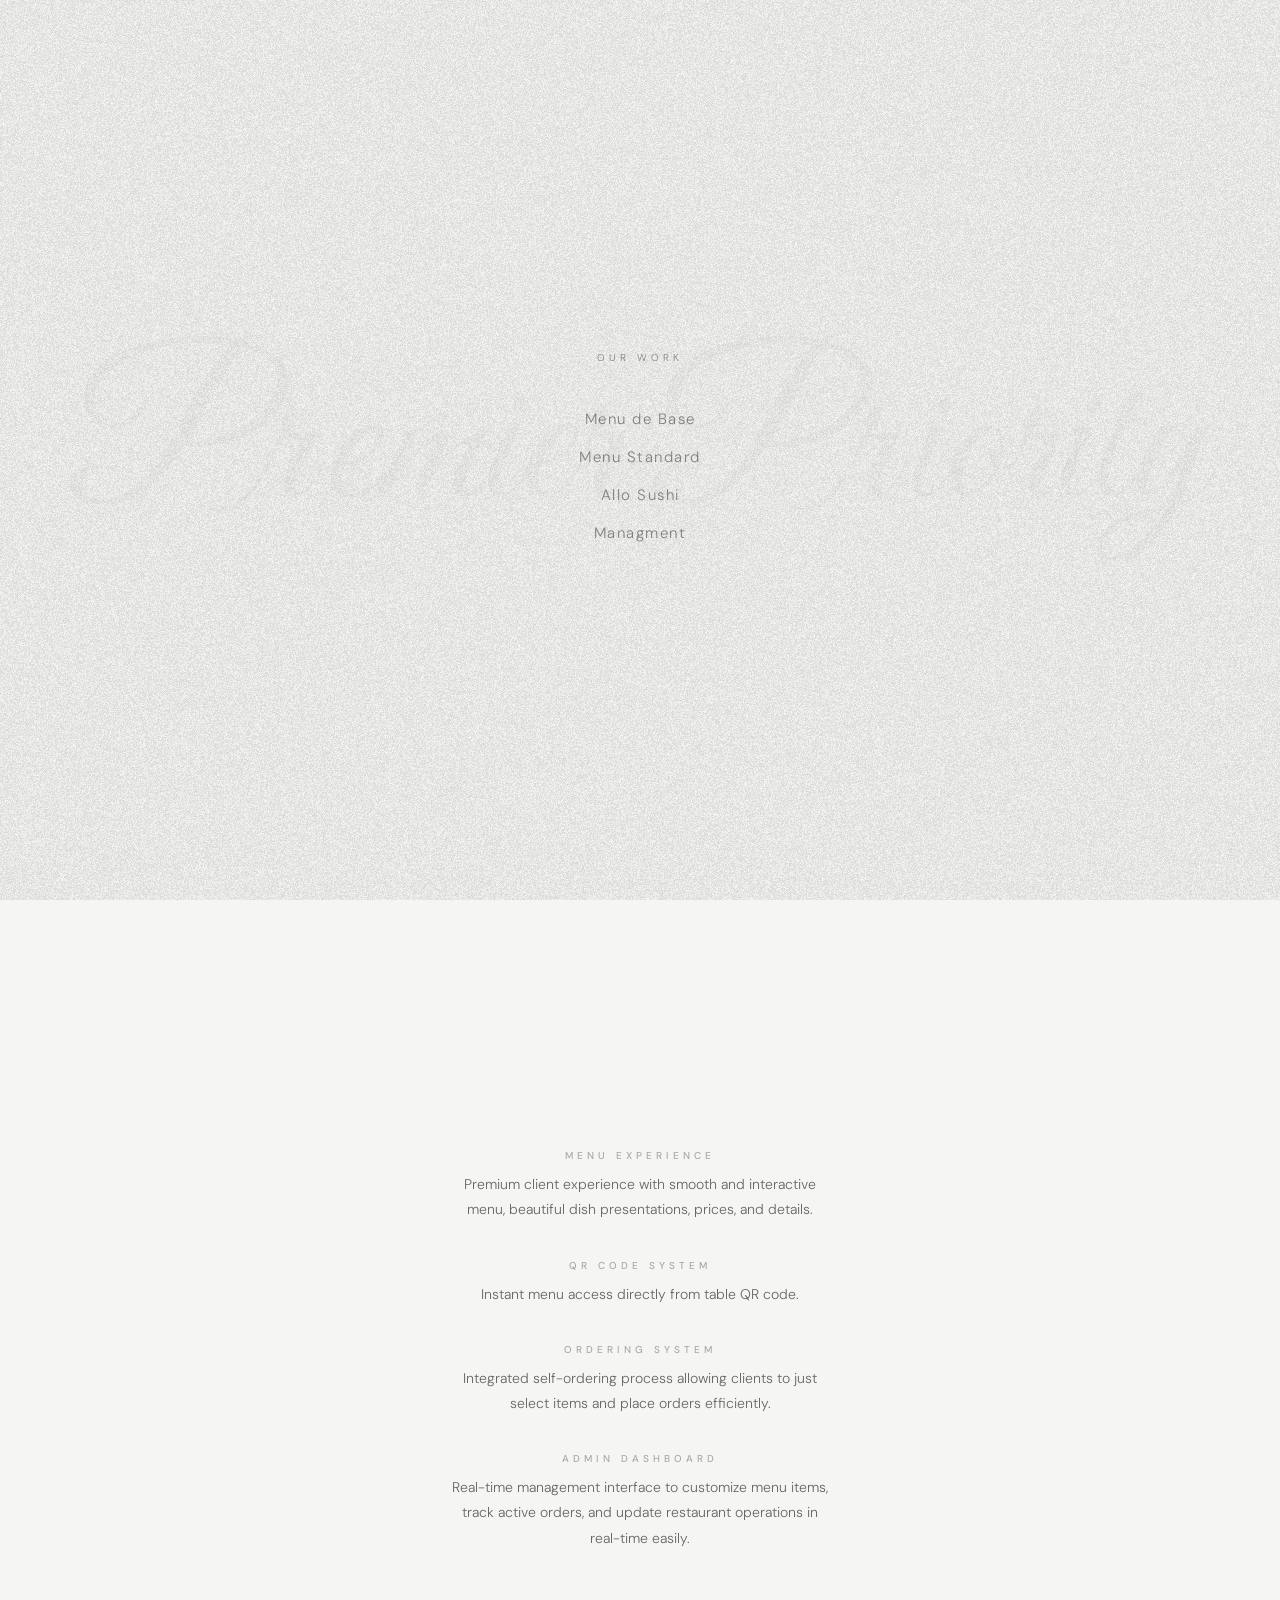
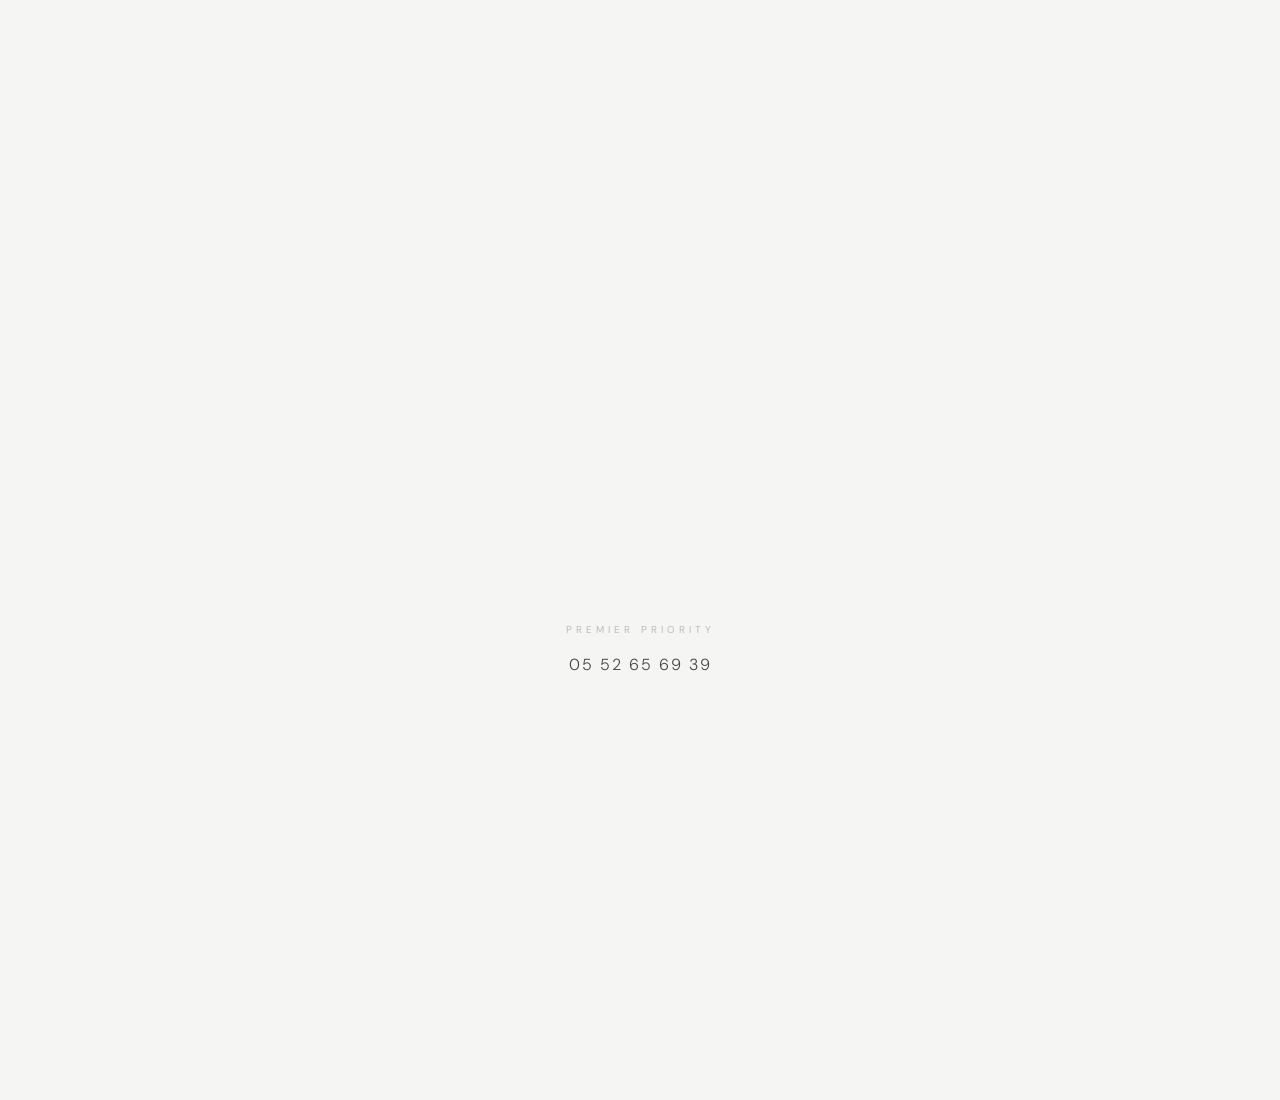
==== index.html @ 535238c2 "Add files via upload" ====
<!DOCTYPE html>
<html lang="fr" dir="ltr">

<head>
    <meta charset="UTF-8">
    <meta name="viewport" content="width=device-width, initial-scale=1.0">
    <link rel="preconnect" href="https://fonts.googleapis.com">
    <link rel="preconnect" href="https://fonts.gstatic.com" crossorigin>
    <link href="https://fonts.googleapis.com/css2?family=Great+Vibes&family=DM+Sans:wght@300;400;500&display=swap"
        rel="stylesheet">
    <title>Menus</title>
    <link rel="stylesheet" href="main-style.css">
</head>

<body>

    <!-- noise canvas overlay -->
    <canvas id="noiseCanvas"></canvas>

    <div class="menus-preview">
        <p id="ourWork">Our Work</p>
        <a href="./Cookies.html">Menu de Base</a>
        <a href="./pizza.html">Menu Standard</a>
        <a href="./allo.html">Allo Sushi</a>
        <a href="./manage.html">Managment</a>
    </div>

    <div class="menus section">
        <div class="main-type">
            <div class="animatedMenuDesc">
                <h1 data-i18n="animatedMenuTitle">Menu Experience</h1>
                <p data-i18n="animatedMenuDesc">
                    Premium client experience with smooth and interactive menu, beautiful dish
                    presentations, prices, and details.
                </p>
            </div>
            <div class="qrCodeDesc">
                <h1 data-i18n="qrCodeTitle">QR Code System</h1>
                <p data-i18n="qrCodeDesc">Instant menu access directly from table QR code.</p>
            </div>
            <div class="orderingDesc">
                <h1 data-i18n="orderingTitle">Ordering System</h1>
                <p data-i18n="orderingDesc">Integrated self-ordering process allowing clients to just select items and
                    place orders efficiently.</p>
            </div>
            <div class="dashboardDesc">
                <h1 data-i18n="dashboardTitle">Admin Dashboard</h1>
                <p data-i18n="dashboardDesc">Real-time management interface to customize menu items, track active
                    orders, and update restaurant operations in real-time easily.</p>
            </div>
        </div>
    </div>

    <div class="contact">
        <p data-i18n="theMenu">Premier Priority</p>
        <p>05 52 65 69 39</p>
    </div>

    <script>
        // ── Noise canvas ──
        const canvas = document.getElementById('noiseCanvas');
        const ctx = canvas.getContext('2d');
        let W, H;

        function resize() {
            W = canvas.width = window.innerWidth;
            H = canvas.height = window.innerHeight;
        }
        window.addEventListener('resize', resize);
        resize();

        function drawNoise() {
            const img = ctx.createImageData(W, H);
            const d = img.data;
            for (let i = 0; i < d.length; i += 4) {
                const v = Math.random() * 255 | 0;
                d[i] = d[i + 1] = d[i + 2] = v;
                d[i + 3] = 30; // very faint
            }
            ctx.putImageData(img, 0, 0);
            requestAnimationFrame(drawNoise);
        }
        drawNoise();
    </script>

</body>

</html>
---- main-style.css ----
/* ── Reset ── */
*,
*::before,
*::after {
    box-sizing: border-box;
    -webkit-tap-highlight-color: transparent;

}

*:focus {
    outline: none;
}

html {
    scroll-snap-type: y mandatory;
    scroll-behavior: smooth;
}

body {
    margin: 0;
    padding: 0;
    background: #f5f5f3;
    color: #1a1a1a;
    font-family: 'DM Sans', sans-serif;
}

/* ── Noise overlay ── */
#noiseCanvas {
    position: fixed;
    top: 0;
    left: 0;
    width: 100vw;
    height: 100vh;
    pointer-events: none;
    z-index: 100;
    mix-blend-mode: multiply;
}

/* ── Scroll sections ── */
.menus-preview,
.menus,
.contact {
    scroll-snap-align: start;
}

/* ════════════════════════════
   SECTION 1 — Links
════════════════════════════ */
.menus-preview {
    position: relative;
    display: flex;
    flex-direction: column;
    justify-content: center;
    align-items: center;
    height: 100vh;
    gap: 2px;
    overflow: hidden;
}

/* Giant brand title as background */
.menus-preview::before {
    content: 'Premier Priority';
    position: absolute;
    font-family: 'Great Vibes', cursive;
    font-size: clamp(60px, 16vw, 200px);
    color: rgba(0, 0, 0, 0.02);
    white-space: nowrap;
    width: 100%;
    text-align: center;
    top: 50%;
    left: 50%;
    transform: translate(-50%, -50%);
    pointer-events: none;
    user-select: none;
}

#ourWork {
    font-size: 10px;
    font-weight: 400;
    letter-spacing: 4px;
    text-transform: uppercase;
    color: #999;
    margin: 0 0 32px 0;
}

a {
    font-family: 'DM Sans', sans-serif;
    font-size: 15px;
    font-weight: 300;
    text-decoration: none;
    color: #888;
    letter-spacing: 1.5px;
    line-height: 2.4;
    transition: color 0.2s;
}

a:hover {
    color: #111;
}

/* ════════════════════════════
   SECTION 2 — Features
════════════════════════════ */
.menus {
    position: relative;
    height: 100vh;
    width: 100%;
    display: flex;
    flex-direction: column;
    justify-content: center;
    align-items: center;
    overflow: hidden;
}


.main-type {
    display: flex;
    flex-direction: column;
    align-items: center;
    gap: 36px;
    width: 100%;
    max-width: 520px;
    padding: 0 24px;
    position: relative;
    z-index: 1;
}

.main-type div {
    display: flex;
    flex-direction: column;
    align-items: center;
}

h1,
h2 {
    font-family: 'DM Sans', sans-serif;
    font-size: 10px;
    font-weight: 500;
    letter-spacing: 4px;
    text-transform: uppercase;
    color: #aaa;
    margin: 0 0 10px 0;
}

p {
    font-family: 'DM Sans', sans-serif;
    font-size: 14px;
    font-weight: 300;
    color: #666;
    text-align: center;
    line-height: 1.8;
    margin: 0;
    max-width: 380px;
}

/* ════════════════════════════
   SECTION 3 — Contact
════════════════════════════ */
.contact {
    position: relative;
    display: flex;
    flex-direction: column;
    justify-content: center;
    align-items: center;
    height: 100vh;
    gap: 12px;
    overflow: hidden;
}

.contact p {
    font-family: 'DM Sans', sans-serif;
    color: #333;
    text-align: center;
    margin: 0;
}

.contact p:first-child {
    font-size: 10px;
    font-weight: 400;
    letter-spacing: 4px;
    text-transform: uppercase;
    color: #bbb;
}

.contact p:last-child {
    font-size: 16px;
    font-weight: 300;
    letter-spacing: 2px;
    color: #444;
}

/* ── Responsive ── */
@media (max-width: 768px) {
    a {
        font-size: 14px;
    }

    .main-type {
        gap: 28px;
    }

    p {
        font-size: 13px;
    }

    .contact p:last-child {
        font-size: 20px;
    }
}
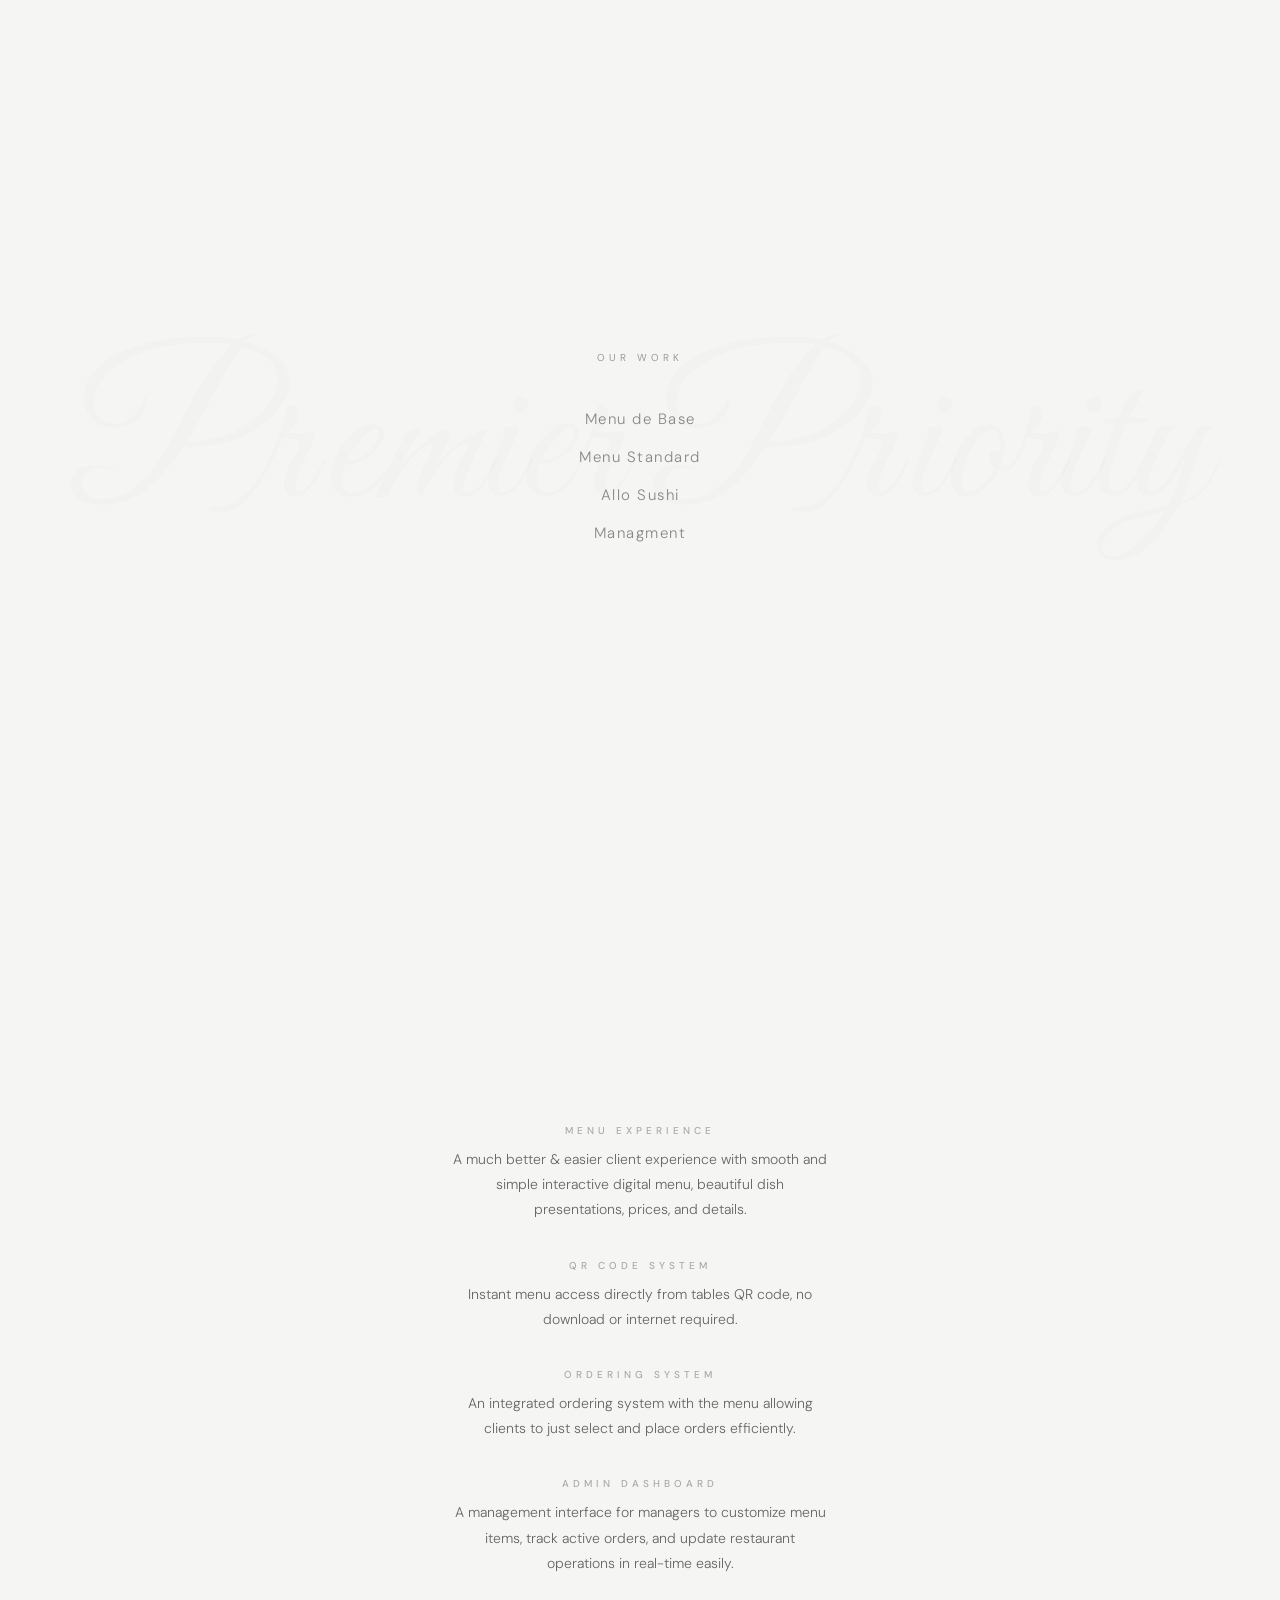
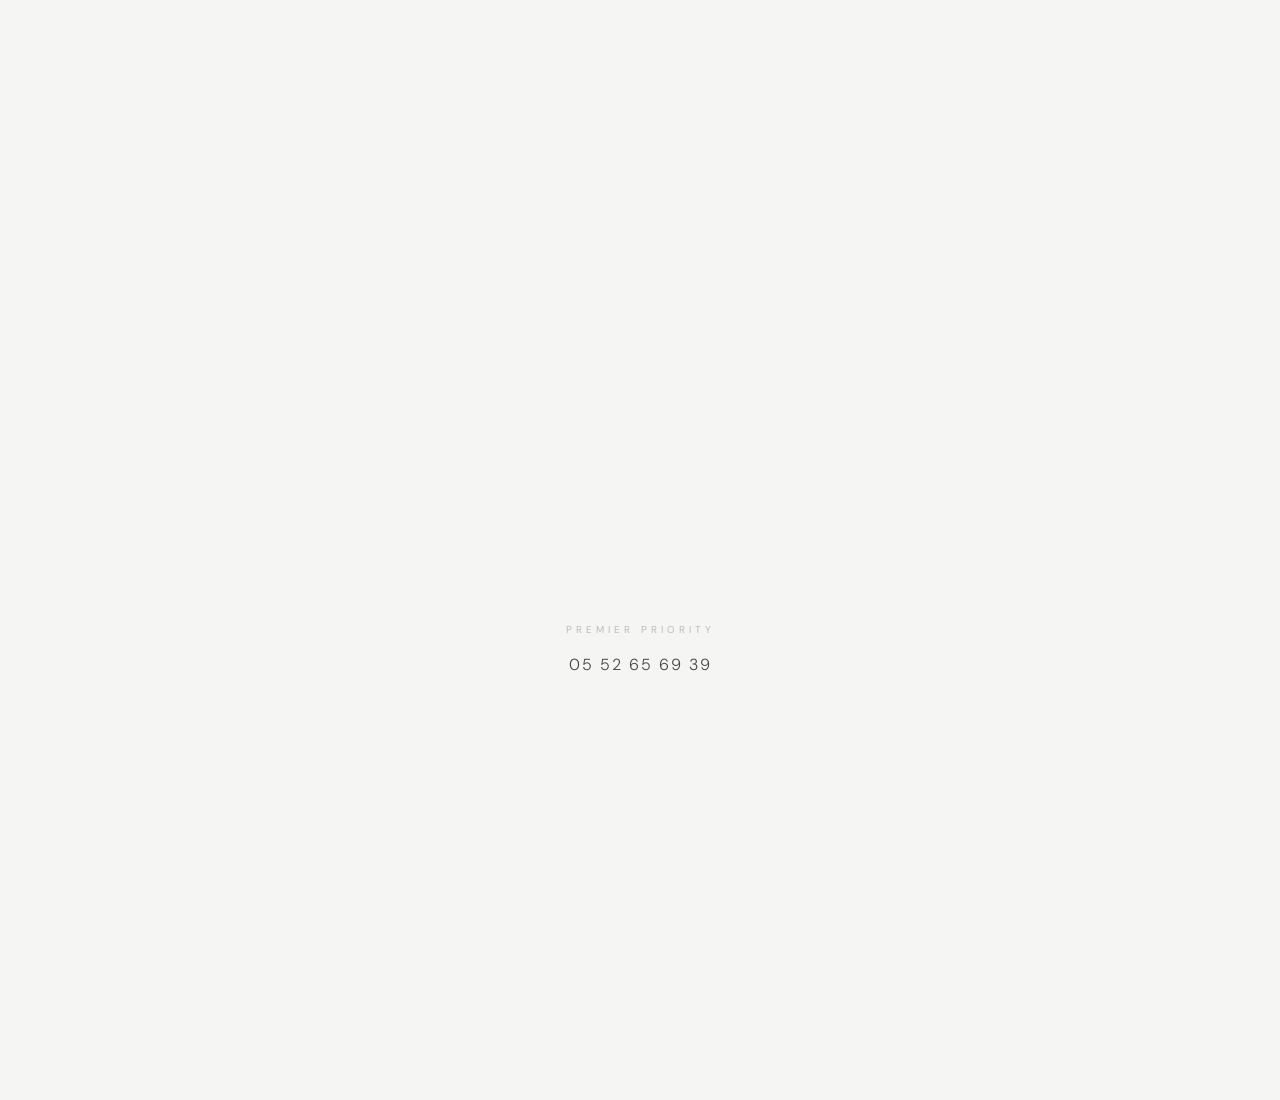
==== commit b8b073dd: "Add files via upload" ====
--- a/index.html
+++ b/index.html
@@ -14,9 +14,6 @@
 
 <body>
 
-    <!-- noise canvas overlay -->
-    <canvas id="noiseCanvas"></canvas>
-
     <div class="menus-preview">
         <p id="ourWork">Our Work</p>
         <a href="./Cookies.html">Menu de Base</a>
@@ -30,22 +27,25 @@
             <div class="animatedMenuDesc">
                 <h1 data-i18n="animatedMenuTitle">Menu Experience</h1>
                 <p data-i18n="animatedMenuDesc">
-                    Premium client experience with smooth and interactive menu, beautiful dish
+                    A much better & easier client experience with smooth and simple interactive digital menu, beautiful
+                    dish
                     presentations, prices, and details.
                 </p>
             </div>
             <div class="qrCodeDesc">
                 <h1 data-i18n="qrCodeTitle">QR Code System</h1>
-                <p data-i18n="qrCodeDesc">Instant menu access directly from table QR code.</p>
+                <p data-i18n="qrCodeDesc">Instant menu access directly from tables QR code, no download or internet
+                    required.</p>
             </div>
             <div class="orderingDesc">
                 <h1 data-i18n="orderingTitle">Ordering System</h1>
-                <p data-i18n="orderingDesc">Integrated self-ordering process allowing clients to just select items and
-                    place orders efficiently.</p>
+                <p data-i18n="orderingDesc">An integrated ordering system with the menu allowing clients to just select and
+                    place
+                    orders efficiently.</p>
             </div>
             <div class="dashboardDesc">
                 <h1 data-i18n="dashboardTitle">Admin Dashboard</h1>
-                <p data-i18n="dashboardDesc">Real-time management interface to customize menu items, track active
+                <p data-i18n="dashboardDesc">A management interface for managers to customize menu items, track active
                     orders, and update restaurant operations in real-time easily.</p>
             </div>
         </div>
@@ -55,34 +55,6 @@
         <p data-i18n="theMenu">Premier Priority</p>
         <p>05 52 65 69 39</p>
     </div>
-
-    <script>
-        // ── Noise canvas ──
-        const canvas = document.getElementById('noiseCanvas');
-        const ctx = canvas.getContext('2d');
-        let W, H;
-
-        function resize() {
-            W = canvas.width = window.innerWidth;
-            H = canvas.height = window.innerHeight;
-        }
-        window.addEventListener('resize', resize);
-        resize();
-
-        function drawNoise() {
-            const img = ctx.createImageData(W, H);
-            const d = img.data;
-            for (let i = 0; i < d.length; i += 4) {
-                const v = Math.random() * 255 | 0;
-                d[i] = d[i + 1] = d[i + 2] = v;
-                d[i + 3] = 30; // very faint
-            }
-            ctx.putImageData(img, 0, 0);
-            requestAnimationFrame(drawNoise);
-        }
-        drawNoise();
-    </script>
-
 </body>
 
 </html>
--- a/main-style.css
+++ b/main-style.css
@@ -24,17 +24,7 @@
     font-family: 'DM Sans', sans-serif;
 }
 
-/* ── Noise overlay ── */
-#noiseCanvas {
-    position: fixed;
-    top: 0;
-    left: 0;
-    width: 100vw;
-    height: 100vh;
-    pointer-events: none;
-    z-index: 100;
-    mix-blend-mode: multiply;
-}
+
 
 /* ── Scroll sections ── */
 .menus-preview,
@@ -63,7 +53,7 @@
     position: absolute;
     font-family: 'Great Vibes', cursive;
     font-size: clamp(60px, 16vw, 200px);
-    color: rgba(0, 0, 0, 0.02);
+    color: rgba(0, 0, 0, 0.01);
     white-space: nowrap;
     width: 100%;
     text-align: center;
@@ -191,6 +181,15 @@
 
 /* ── Responsive ── */
 @media (max-width: 768px) {
+    .menus-preview::before {
+        writing-mode: vertical-rl;
+        text-orientation: mixed;
+        transform: translate(-50%, -50%) rotate(180deg);
+        font-size: clamp(40px, 14vh, 110px);
+        top: 50%;
+        left: 50%;
+    }
+
     a {
         font-size: 14px;
     }
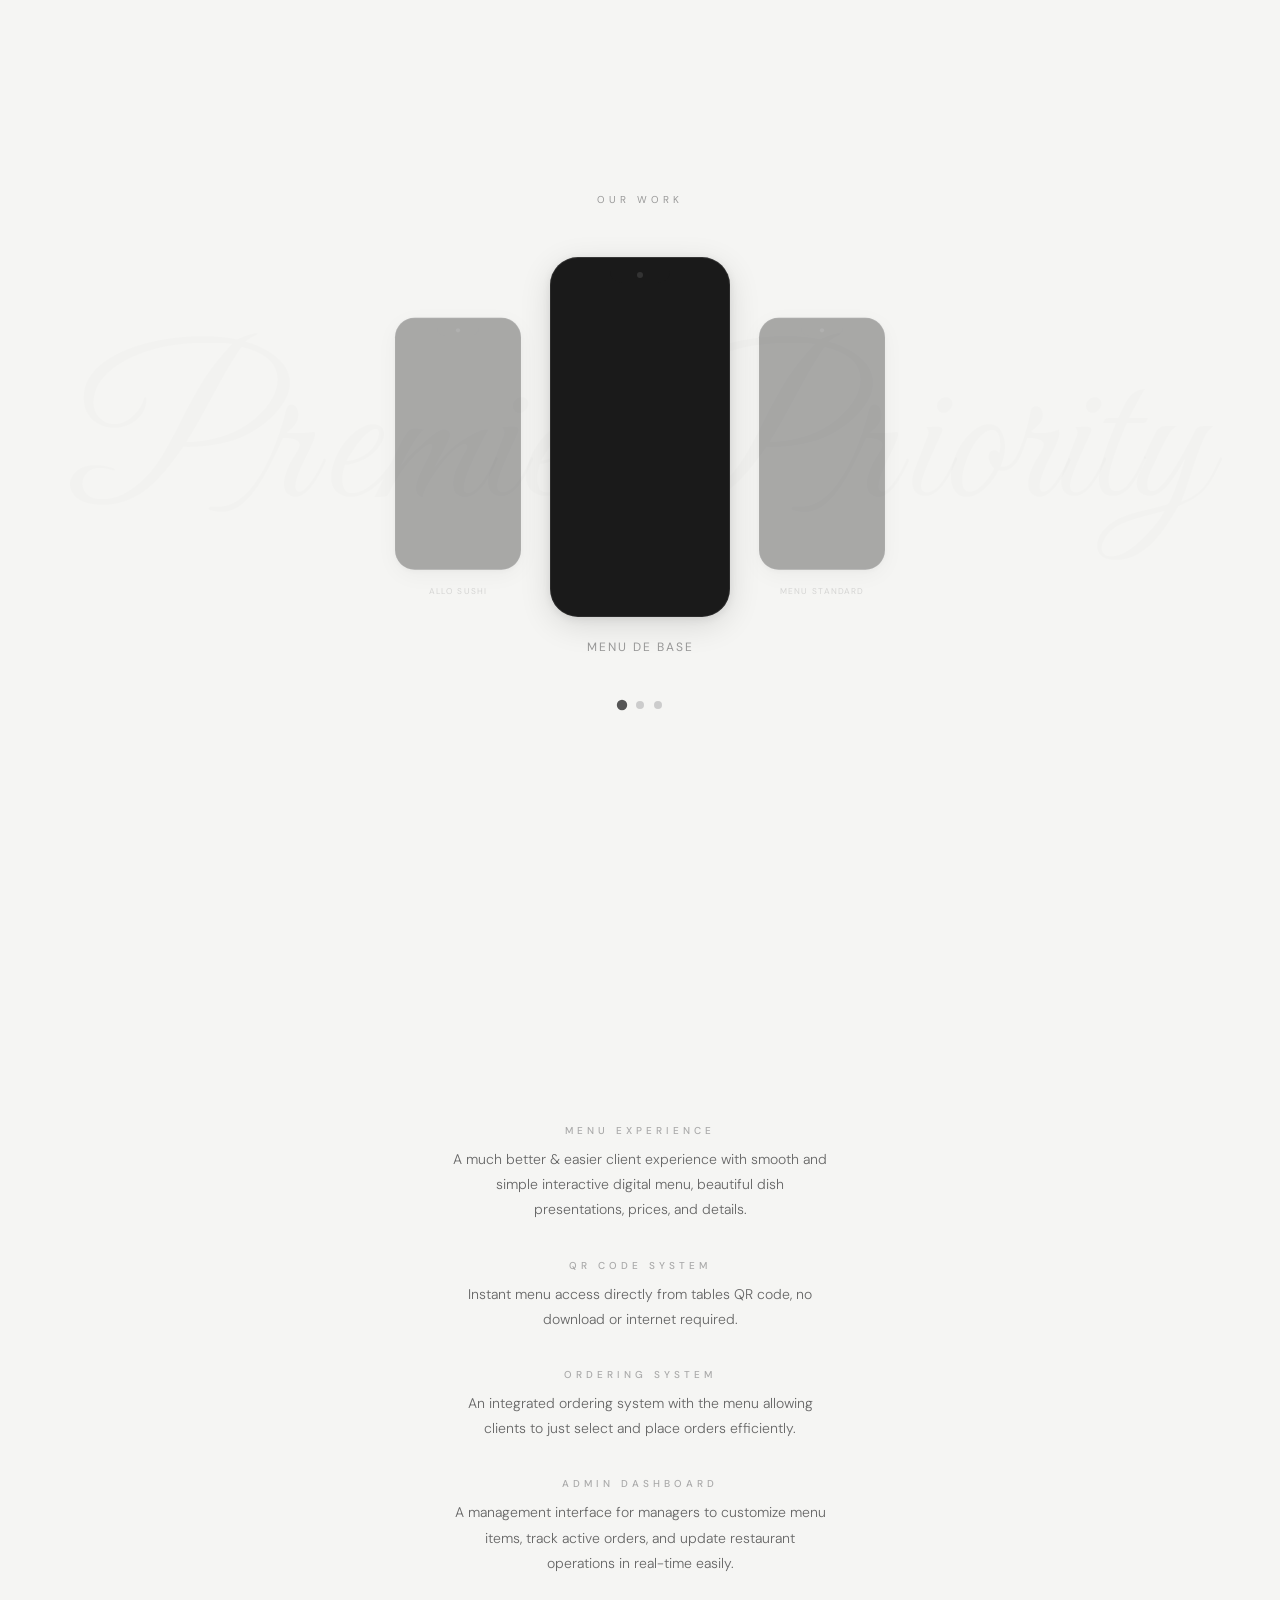
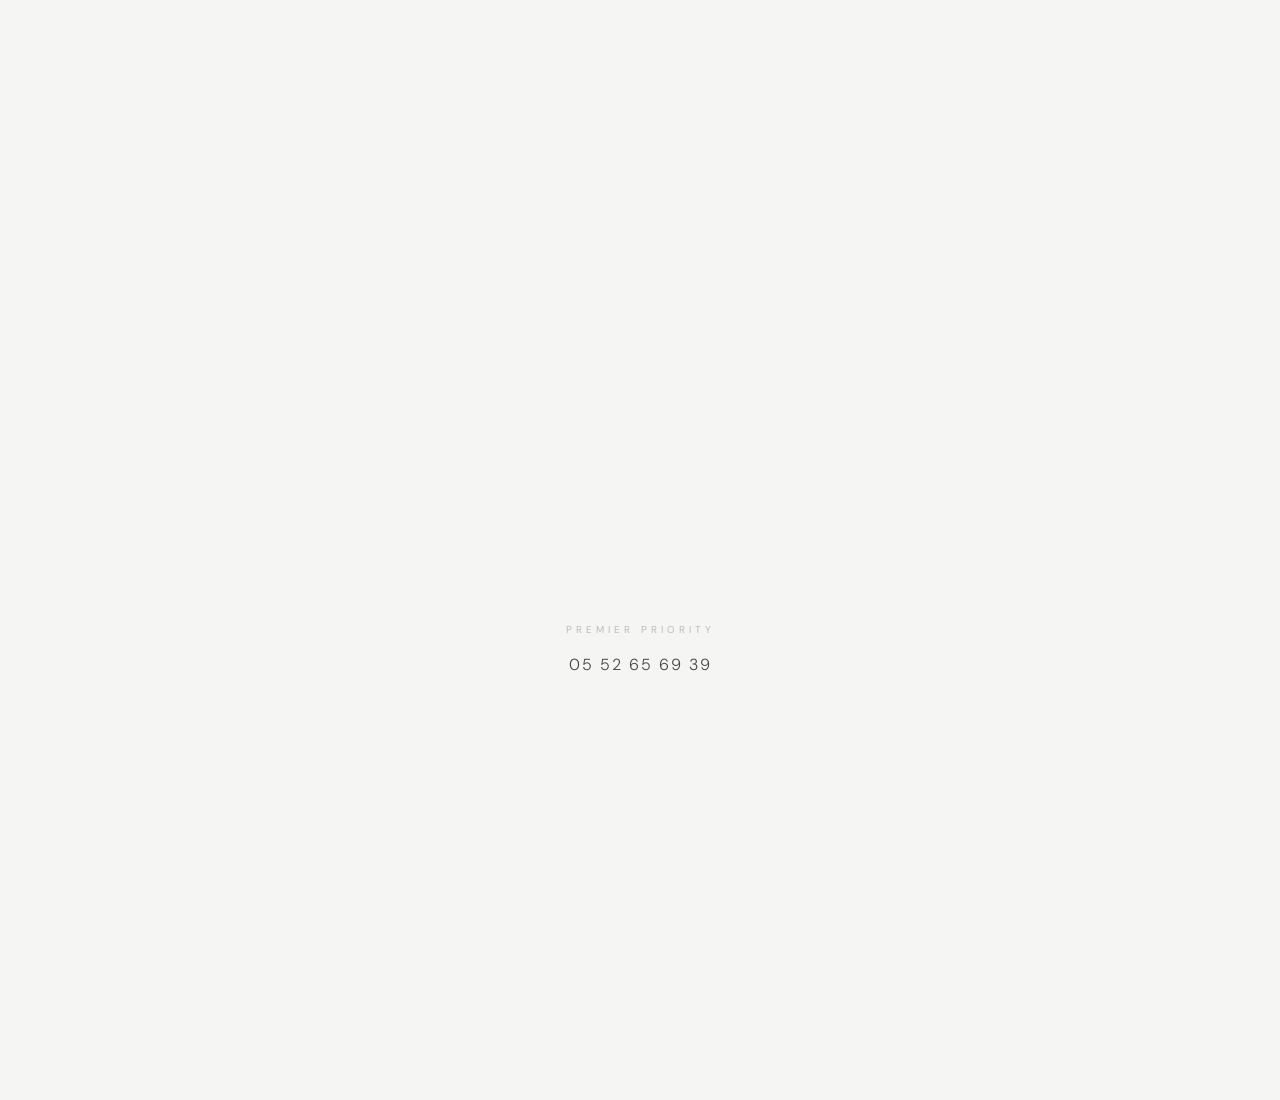
==== commit e978f24a: "update our work preview" ====
--- a/index.html
+++ b/index.html
@@ -16,10 +16,36 @@
 
     <div class="menus-preview">
         <p id="ourWork">Our Work</p>
-        <a href="./Cookies.html">Menu de Base</a>
-        <a href="./pizza.html">Menu Standard</a>
-        <a href="./allo.html">Allo Sushi</a>
-        <a href="./manage.html">Managment</a>
+        <div class="preview-container">
+            <a href="./Cookies.html" class="phone-preview">
+                <div class="phone-frame">
+                    <div class="phone-notch"></div>
+                    <video src="./basic-menu.mp4" autoplay loop muted playsinline></video>
+                </div>
+                <span class="preview-label">Menu de Base</span>
+            </a>
+            <a href="./pizza.html" class="phone-preview">
+                <div class="phone-frame">
+                    <div class="phone-notch"></div>
+                    <video src="./sushi.mp4" autoplay loop muted playsinline></video>
+                </div>
+                <span class="preview-label">Menu Standard</span>
+            </a>
+            <a href="./allo.html" class="phone-preview">
+                <div class="phone-frame">
+                    <div class="phone-notch"></div>
+                    <video src="./standard-menu.mp4" autoplay loop muted playsinline></video>
+                </div>
+                <span class="preview-label">Allo Sushi</span>
+            </a>
+        </div>
+        <!-- Mobile carousel dots -->
+        <div class="carousel-dots">
+            <span class="dot active" data-index="0"></span>
+            <span class="dot" data-index="1"></span>
+            <span class="dot" data-index="2"></span>
+        </div>
+        <a href="./manage.html" style="display:none;">Management</a>
     </div>
 
     <div class="menus section">
@@ -39,7 +65,8 @@
             </div>
             <div class="orderingDesc">
                 <h1 data-i18n="orderingTitle">Ordering System</h1>
-                <p data-i18n="orderingDesc">An integrated ordering system with the menu allowing clients to just select and
+                <p data-i18n="orderingDesc">An integrated ordering system with the menu allowing clients to just select
+                    and
                     place
                     orders efficiently.</p>
             </div>
@@ -55,6 +82,110 @@
         <p data-i18n="theMenu">Premier Priority</p>
         <p>05 52 65 69 39</p>
     </div>
+    <script>
+        (function () {
+            const container = document.querySelector('.preview-container');
+            const previews = Array.from(document.querySelectorAll('.phone-preview'));
+            const dots = document.querySelectorAll('.dot');
+            let current = 0;
+            let autoTimer;
+            let startX = 0;
+            const isMobile = () => window.innerWidth <= 768;
+
+            // Positions map for 3 items: [left, center, right]
+            const positions = ['left', 'center', 'right'];
+
+            function goTo(index) {
+                current = ((index % previews.length) + previews.length) % previews.length;
+
+                if (!isMobile()) {
+                    // Desktop spotlight: assign left / center / right
+                    const order = [
+                        (current - 1 + previews.length) % previews.length, // left
+                        current,                                            // center
+                        (current + 1) % previews.length                     // right
+                    ];
+                    previews.forEach((p, i) => {
+                        const posIndex = order.indexOf(i);
+                        if (posIndex !== -1) {
+                            p.setAttribute('data-pos', positions[posIndex]);
+                        }
+                        // Clear inline mobile styles
+                        p.style.transform = '';
+                        p.style.opacity = '';
+                        p.style.pointerEvents = '';
+                        p.classList.remove('active');
+                    });
+                } else {
+                    // Mobile: single card carousel
+                    previews.forEach((p, i) => {
+                        p.removeAttribute('data-pos');
+                        p.classList.toggle('active', i === current);
+                        p.style.transform = i === current ? 'scale(1) translateX(0)' :
+                            i < current ? 'scale(0.85) translateX(-120%)' : 'scale(0.85) translateX(120%)';
+                        p.style.opacity = i === current ? '1' : '0';
+                        p.style.pointerEvents = i === current ? 'auto' : 'none';
+                    });
+                }
+                dots.forEach((d, i) => d.classList.toggle('active', i === current));
+            }
+
+            function startAuto() {
+                stopAuto();
+                autoTimer = setInterval(() => goTo(current + 1), isMobile() ? 4000 : 5000);
+            }
+
+            function stopAuto() {
+                clearInterval(autoTimer);
+            }
+
+            // Touch swipe (mobile)
+            container.addEventListener('touchstart', e => {
+                startX = e.touches[0].clientX;
+                stopAuto();
+            }, { passive: true });
+
+            container.addEventListener('touchend', e => {
+                const diff = startX - e.changedTouches[0].clientX;
+                if (Math.abs(diff) > 50) {
+                    goTo(current + (diff > 0 ? 1 : -1));
+                }
+                startAuto();
+            }, { passive: true });
+
+            // Click side phones to focus (desktop)
+            previews.forEach((p, i) => {
+                p.addEventListener('click', (e) => {
+                    if (!isMobile() && p.getAttribute('data-pos') !== 'center') {
+                        e.preventDefault();
+                        goTo(i);
+                        stopAuto();
+                        startAuto();
+                    }
+                });
+            });
+
+            // Dot clicks
+            dots.forEach(dot => {
+                dot.addEventListener('click', () => {
+                    goTo(parseInt(dot.dataset.index));
+                    stopAuto();
+                    startAuto();
+                });
+            });
+
+            // Init
+            function init() {
+                goTo(0);
+                startAuto();
+            }
+
+            init();
+            window.addEventListener('resize', () => {
+                goTo(current);
+            });
+        })();
+    </script>
 </body>
 
 </html>
--- a/main-style.css
+++ b/main-style.css
@@ -34,7 +34,7 @@
 }
 
 /* ════════════════════════════
-   SECTION 1 — Links
+   SECTION 1 — Preview Gallery
 ════════════════════════════ */
 .menus-preview {
     position: relative;
@@ -43,7 +43,7 @@
     justify-content: center;
     align-items: center;
     height: 100vh;
-    gap: 2px;
+    gap: 0;
     overflow: hidden;
 }
 
@@ -70,7 +70,168 @@
     letter-spacing: 4px;
     text-transform: uppercase;
     color: #999;
-    margin: 0 0 32px 0;
+    margin: 0 0 40px 0;
+}
+
+/* Preview container — spotlight layout */
+.preview-container {
+    display: flex;
+    align-items: center;
+    justify-content: center;
+    position: relative;
+    width: 700px;
+    height: 420px;
+}
+
+/* Individual phone preview link */
+.phone-preview {
+    text-decoration: none;
+    display: flex;
+    flex-direction: column;
+    align-items: center;
+    gap: 16px;
+    position: absolute;
+    cursor: pointer;
+    transition: transform 0.7s cubic-bezier(0.22, 1, 0.36, 1),
+        opacity 0.5s ease,
+        filter 0.5s ease;
+}
+
+/* Default: side items — dimmed, small, pushed aside */
+.phone-preview {
+    transform: scale(0.7) translateX(0);
+    opacity: 0.35;
+    filter: blur(1px) grayscale(0.3);
+    z-index: 1;
+}
+
+/* Left side position */
+.phone-preview[data-pos="left"] {
+    transform: scale(0.7) translateX(-260px);
+    opacity: 0.35;
+    filter: blur(1px) grayscale(0.3);
+    z-index: 1;
+}
+
+/* Right side position */
+.phone-preview[data-pos="right"] {
+    transform: scale(0.7) translateX(260px);
+    opacity: 0.35;
+    filter: blur(1px) grayscale(0.3);
+    z-index: 1;
+}
+
+/* Center / Active */
+.phone-preview[data-pos="center"] {
+    transform: scale(1) translateX(0);
+    opacity: 1;
+    filter: none;
+    z-index: 3;
+}
+
+.phone-preview[data-pos="center"]:hover {
+    transform: scale(1.03) translateX(0) translateY(-4px);
+}
+
+.phone-preview[data-pos="left"]:hover,
+.phone-preview[data-pos="right"]:hover {
+    opacity: 0.55;
+    filter: blur(0.5px) grayscale(0.1);
+}
+
+/* Phone frame */
+.phone-frame {
+    position: relative;
+    width: 180px;
+    height: 360px;
+    background: #1a1a1a;
+    border-radius: 28px;
+    padding: 8px;
+    box-shadow:
+        0 8px 32px rgba(0, 0, 0, 0.12),
+        0 2px 8px rgba(0, 0, 0, 0.08),
+        inset 0 1px 0 rgba(255, 255, 255, 0.05);
+    overflow: hidden;
+}
+
+.phone-frame::before {
+    content: '';
+    position: absolute;
+    inset: 0;
+    border-radius: 28px;
+    border: 1px solid rgba(255, 255, 255, 0.08);
+    pointer-events: none;
+    z-index: 2;
+}
+
+/* Notch */
+.phone-notch {
+    position: absolute;
+    top: 8px;
+    left: 50%;
+    transform: translateX(-50%);
+    width: 60px;
+    height: 18px;
+    background: #1a1a1a;
+    border-radius: 0 0 12px 12px;
+    z-index: 3;
+}
+
+.phone-notch::after {
+    content: '';
+    position: absolute;
+    top: 7px;
+    left: 50%;
+    transform: translateX(-50%);
+    width: 6px;
+    height: 6px;
+    background: #333;
+    border-radius: 50%;
+}
+
+/* Video inside phone */
+.phone-frame video {
+    width: 100%;
+    height: 100%;
+    object-fit: cover;
+    border-radius: 20px;
+    display: block;
+}
+
+/* Label under phone */
+.preview-label {
+    font-family: 'DM Sans', sans-serif;
+    font-size: 12px;
+    font-weight: 400;
+    letter-spacing: 2px;
+    text-transform: uppercase;
+    color: #999;
+    transition: color 0.3s ease;
+}
+
+.phone-preview:hover .preview-label {
+    color: #444;
+}
+
+/* Carousel dots — visible on all screens */
+.carousel-dots {
+    display: flex;
+    gap: 10px;
+    margin-top: 32px;
+}
+
+.dot {
+    width: 8px;
+    height: 8px;
+    border-radius: 50%;
+    background: #ccc;
+    cursor: pointer;
+    transition: all 0.3s ease;
+}
+
+.dot.active {
+    background: #555;
+    transform: scale(1.3);
 }
 
 a {
@@ -190,6 +351,38 @@
         left: 50%;
     }
 
+    /* Carousel mode: stack previews */
+    .preview-container {
+        position: relative;
+        width: 220px;
+        height: 420px;
+        gap: 0;
+    }
+
+    .phone-preview {
+        position: absolute;
+        top: 0;
+        left: 0;
+        width: 100%;
+        opacity: 0;
+        pointer-events: none;
+        filter: none;
+        transition: transform 0.6s cubic-bezier(0.22, 1, 0.36, 1),
+            opacity 0.5s ease;
+    }
+
+    .phone-preview.active {
+        opacity: 1;
+        pointer-events: auto;
+        filter: none;
+        transform: scale(1) translateX(0) !important;
+    }
+
+    .phone-frame {
+        width: 200px;
+        height: 380px;
+    }
+
     a {
         font-size: 14px;
     }
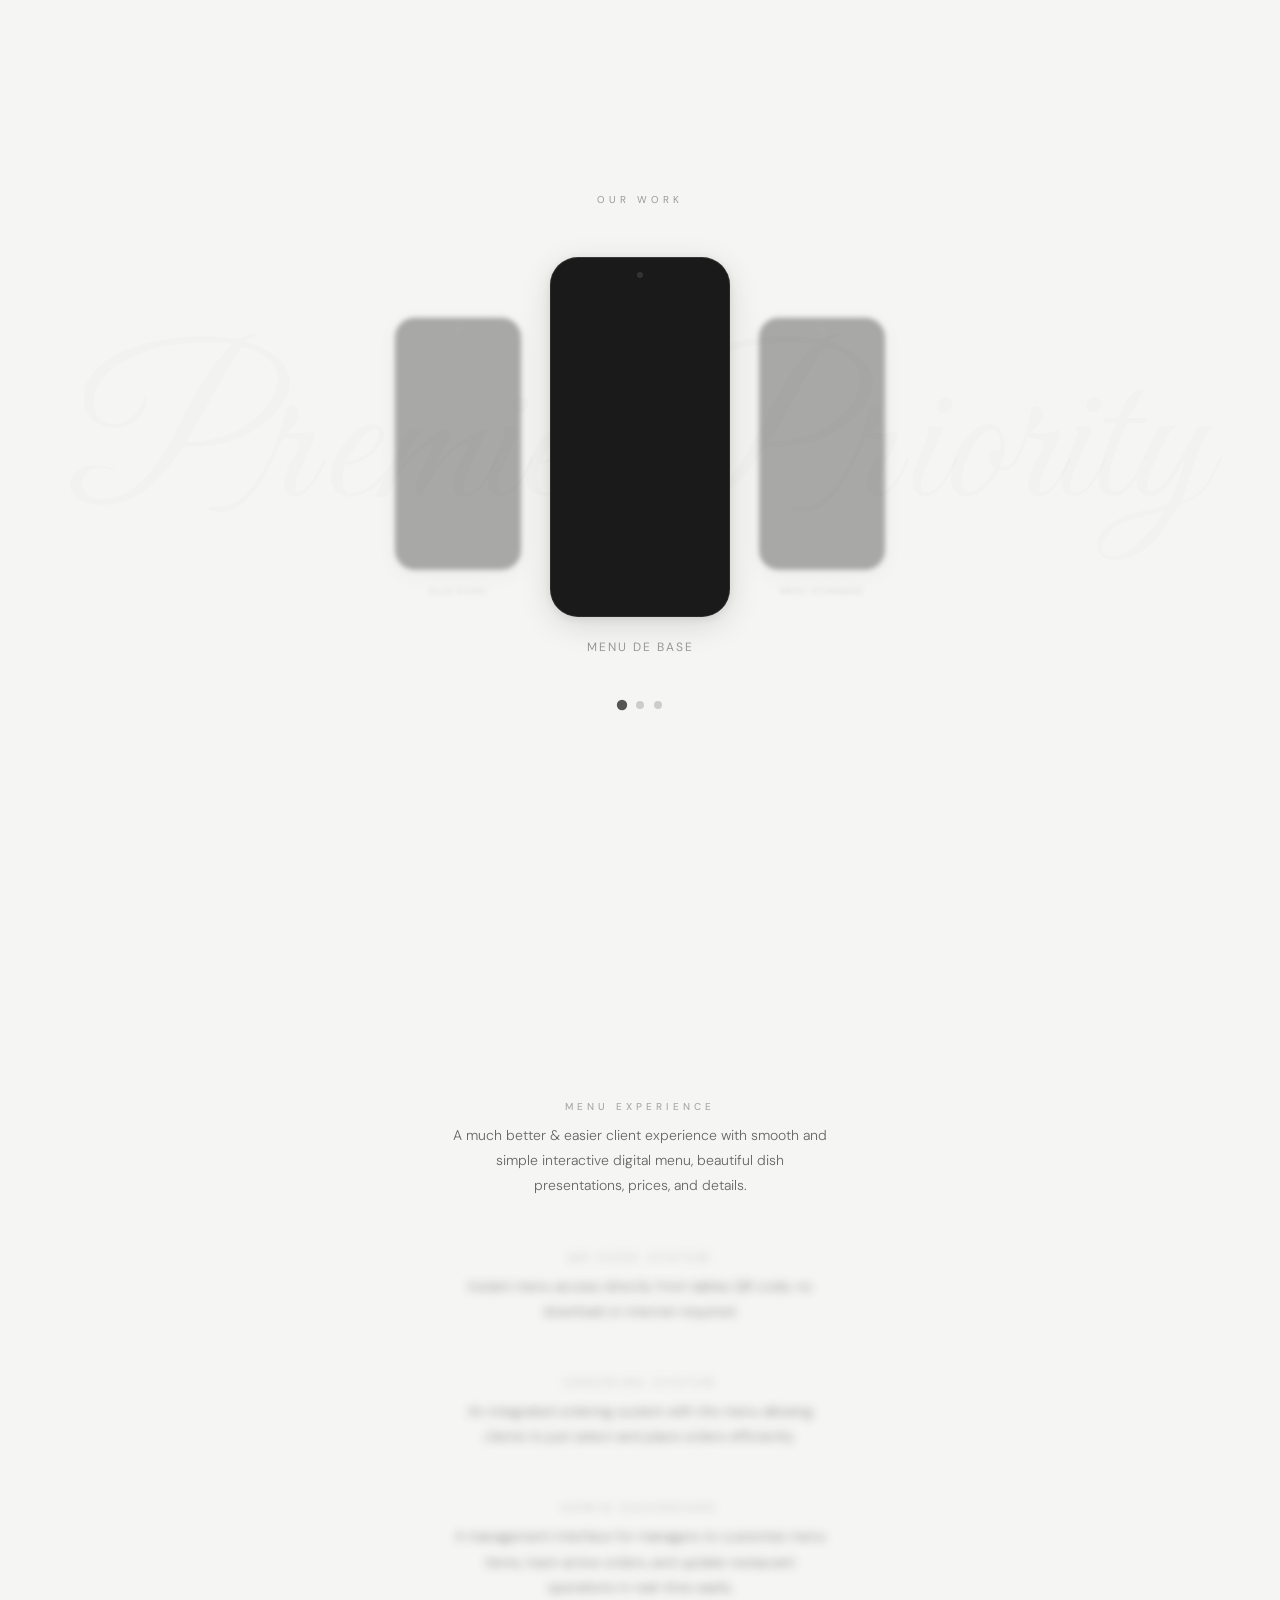
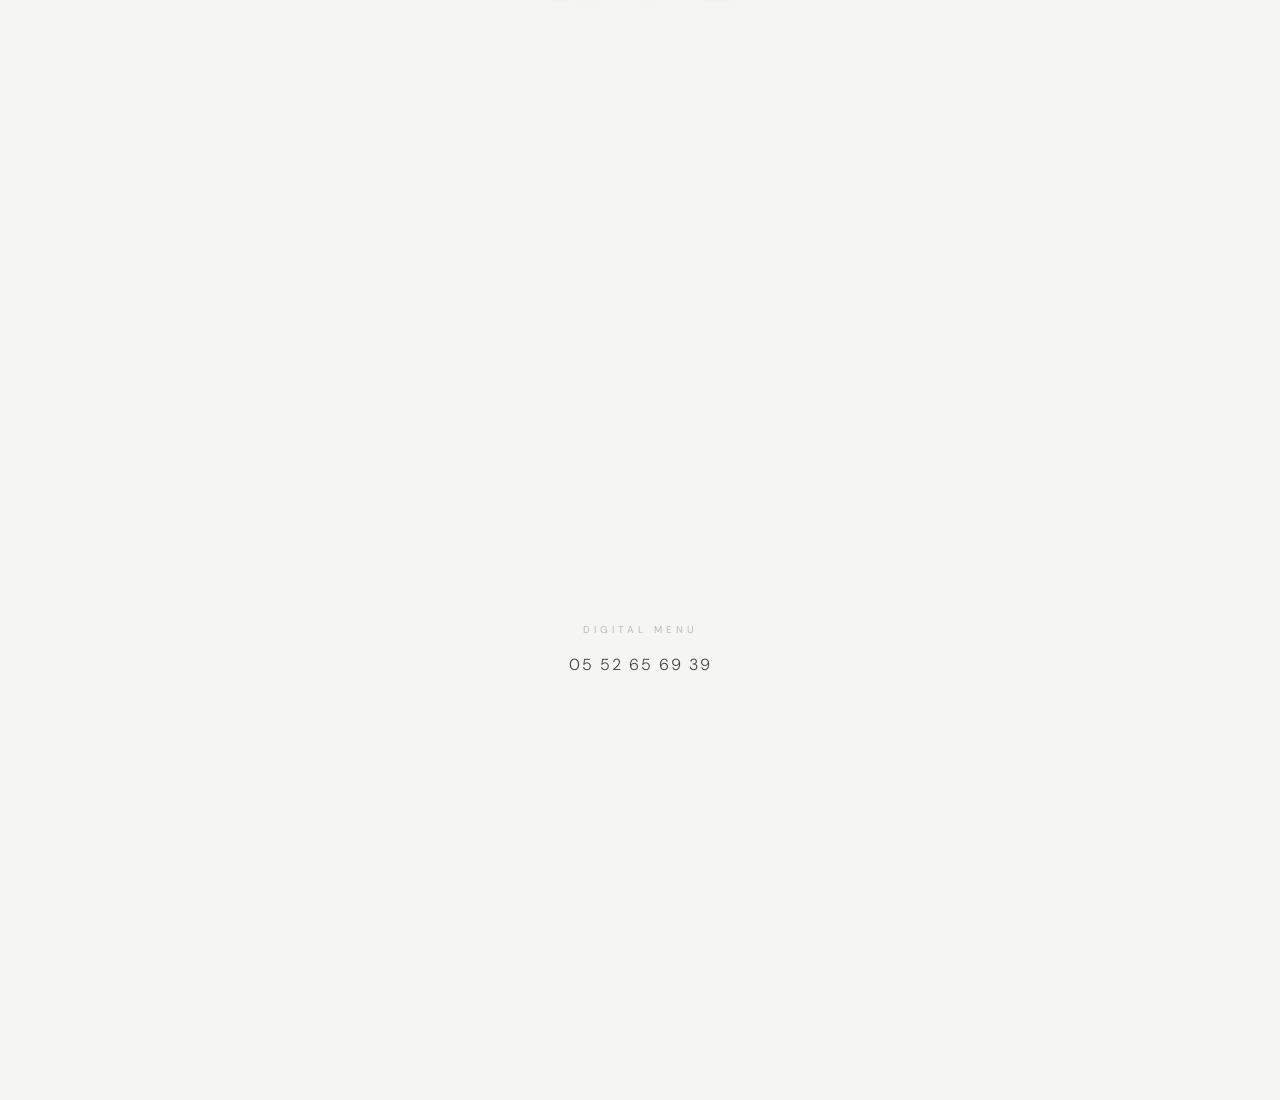
==== commit 677c00a0: "Add files via upload" ====
--- a/index.html
+++ b/index.html
@@ -20,21 +20,21 @@
             <a href="./Cookies.html" class="phone-preview">
                 <div class="phone-frame">
                     <div class="phone-notch"></div>
-                    <video src="./basic-menu.mp4" autoplay loop muted playsinline></video>
+                    <video src="./cookie.mp4" autoplay loop muted playsinline></video>
                 </div>
                 <span class="preview-label">Menu de Base</span>
             </a>
             <a href="./pizza.html" class="phone-preview">
                 <div class="phone-frame">
                     <div class="phone-notch"></div>
-                    <video src="./sushi.mp4" autoplay loop muted playsinline></video>
+                    <video src="./pizza.mp4" autoplay loop muted playsinline></video>
                 </div>
                 <span class="preview-label">Menu Standard</span>
             </a>
             <a href="./allo.html" class="phone-preview">
                 <div class="phone-frame">
                     <div class="phone-notch"></div>
-                    <video src="./standard-menu.mp4" autoplay loop muted playsinline></video>
+                    <video src="./allo.mp4" autoplay loop muted playsinline></video>
                 </div>
                 <span class="preview-label">Allo Sushi</span>
             </a>
@@ -50,7 +50,7 @@
 
     <div class="menus section">
         <div class="main-type">
-            <div class="animatedMenuDesc">
+            <div class="animatedMenuDesc active">
                 <h1 data-i18n="animatedMenuTitle">Menu Experience</h1>
                 <p data-i18n="animatedMenuDesc">
                     A much better & easier client experience with smooth and simple interactive digital menu, beautiful
@@ -79,7 +79,7 @@
     </div>
 
     <div class="contact">
-        <p data-i18n="theMenu">Premier Priority</p>
+        <p data-i18n="theMenu">Digital Menu</p>
         <p>05 52 65 69 39</p>
     </div>
     <script>
@@ -97,6 +97,14 @@
 
             function goTo(index) {
                 current = ((index % previews.length) + previews.length) % previews.length;
+
+                // Adjust video playback rates: active = 1.0x, unhighlighted background = 0.7x (slower by 0.3)
+                previews.forEach((p, i) => {
+                    const video = p.querySelector('video');
+                    if (video) {
+                        video.playbackRate = (i === current) ? 1.0 : 0.7;
+                    }
+                });
 
                 if (!isMobile()) {
                     // Desktop spotlight: assign left / center / right
@@ -117,14 +125,41 @@
                         p.classList.remove('active');
                     });
                 } else {
-                    // Mobile: single card carousel
+                    // Mobile: center highlighted, left & right side items peeking
+                    const order = [
+                        (current - 1 + previews.length) % previews.length, // left
+                        current,                                            // center
+                        (current + 1) % previews.length                     // right
+                    ];
                     previews.forEach((p, i) => {
                         p.removeAttribute('data-pos');
                         p.classList.toggle('active', i === current);
-                        p.style.transform = i === current ? 'scale(1) translateX(0)' :
-                            i < current ? 'scale(0.85) translateX(-120%)' : 'scale(0.85) translateX(120%)';
-                        p.style.opacity = i === current ? '1' : '0';
-                        p.style.pointerEvents = i === current ? 'auto' : 'none';
+                        const posIndex = order.indexOf(i);
+                        if (i === current) {
+                            p.style.transform = 'scale(1) translateX(0)';
+                            p.style.opacity = '1';
+                            p.style.filter = 'none';
+                            p.style.zIndex = '3';
+                            p.style.pointerEvents = 'auto';
+                        } else if (posIndex === 0) {
+                            p.style.transform = 'translateX(-120px) scale(0.3)';
+                            p.style.opacity = '0.45';
+                            p.style.filter = 'blur(4px)';
+                            p.style.zIndex = '1';
+                            p.style.pointerEvents = 'auto';
+                        } else if (posIndex === 2) {
+                            p.style.transform = 'translateX(120px) scale(0.3)';
+                            p.style.opacity = '0.45';
+                            p.style.filter = 'blur(4px)';
+                            p.style.zIndex = '1';
+                            p.style.pointerEvents = 'auto';
+                        } else {
+                            p.style.transform = 'scale(0.5) translateX(0)';
+                            p.style.opacity = '0';
+                            p.style.filter = 'blur(5px)';
+                            p.style.zIndex = '0';
+                            p.style.pointerEvents = 'none';
+                        }
                     });
                 }
                 dots.forEach((d, i) => d.classList.toggle('active', i === current));
@@ -153,10 +188,17 @@
                 startAuto();
             }, { passive: true });
 
-            // Click side phones to focus (desktop)
+            // Click side phones to focus
             previews.forEach((p, i) => {
                 p.addEventListener('click', (e) => {
-                    if (!isMobile() && p.getAttribute('data-pos') !== 'center') {
+                    if (isMobile()) {
+                        if (i !== current) {
+                            e.preventDefault();
+                            goTo(i);
+                            stopAuto();
+                            startAuto();
+                        }
+                    } else if (p.getAttribute('data-pos') !== 'center') {
                         e.preventDefault();
                         goTo(i);
                         stopAuto();
@@ -185,6 +227,55 @@
                 goTo(current);
             });
         })();
+
+        // Section 2 Blur & Reveal
+        (function () {
+            const featureItems = Array.from(document.querySelectorAll('.main-type > div'));
+            if (!featureItems.length) return;
+
+            let currentIndex = 0;
+            let timer = null;
+            let userHasClicked = false;
+            const CYCLE_TIME = 6000; // Auto-cycle delay in ms if user hasn't clicked
+
+            function setActiveItem(index) {
+                currentIndex = index;
+                featureItems.forEach((item, i) => {
+                    if (i === index) {
+                        item.classList.add('active');
+                    } else {
+                        item.classList.remove('active');
+                    }
+                });
+            }
+
+            function startTimer() {
+                stopTimer();
+                if (userHasClicked) return;
+                timer = setInterval(() => {
+                    const nextIndex = (currentIndex + 1) % featureItems.length;
+                    setActiveItem(nextIndex);
+                }, CYCLE_TIME);
+            }
+
+            function stopTimer() {
+                if (timer) {
+                    clearInterval(timer);
+                    timer = null;
+                }
+            }
+
+            featureItems.forEach((item, i) => {
+                item.addEventListener('click', () => {
+                    userHasClicked = true;
+                    stopTimer();
+                    setActiveItem(i);
+                });
+            });
+
+            setActiveItem(0);
+            startTimer();
+        })();
     </script>
 </body>
 
--- a/main-style.css
+++ b/main-style.css
@@ -280,6 +280,25 @@
     display: flex;
     flex-direction: column;
     align-items: center;
+    cursor: pointer;
+    transition: filter 0.5s cubic-bezier(0.25, 1, 0.5, 1),
+        opacity 0.5s cubic-bezier(0.25, 1, 0.5, 1),
+        transform 0.4s cubic-bezier(0.25, 1, 0.5, 1);
+    filter: blur(5px);
+    opacity: .8;
+    user-select: none;
+    padding: 8px 12px;
+    border-radius: 12px;
+}
+
+.main-type div:hover:not(.active) {
+    opacity: 0.75;
+    filter: blur(5px);
+}
+
+.main-type div.active {
+    filter: blur(0);
+    opacity: 1;
 }
 
 h1,
@@ -368,14 +387,14 @@
         pointer-events: none;
         filter: none;
         transition: transform 0.6s cubic-bezier(0.22, 1, 0.36, 1),
-            opacity 0.5s ease;
+            opacity 0.5s ease,
+            filter 0.5s ease;
     }
 
     .phone-preview.active {
         opacity: 1;
         pointer-events: auto;
         filter: none;
-        transform: scale(1) translateX(0) !important;
     }
 
     .phone-frame {
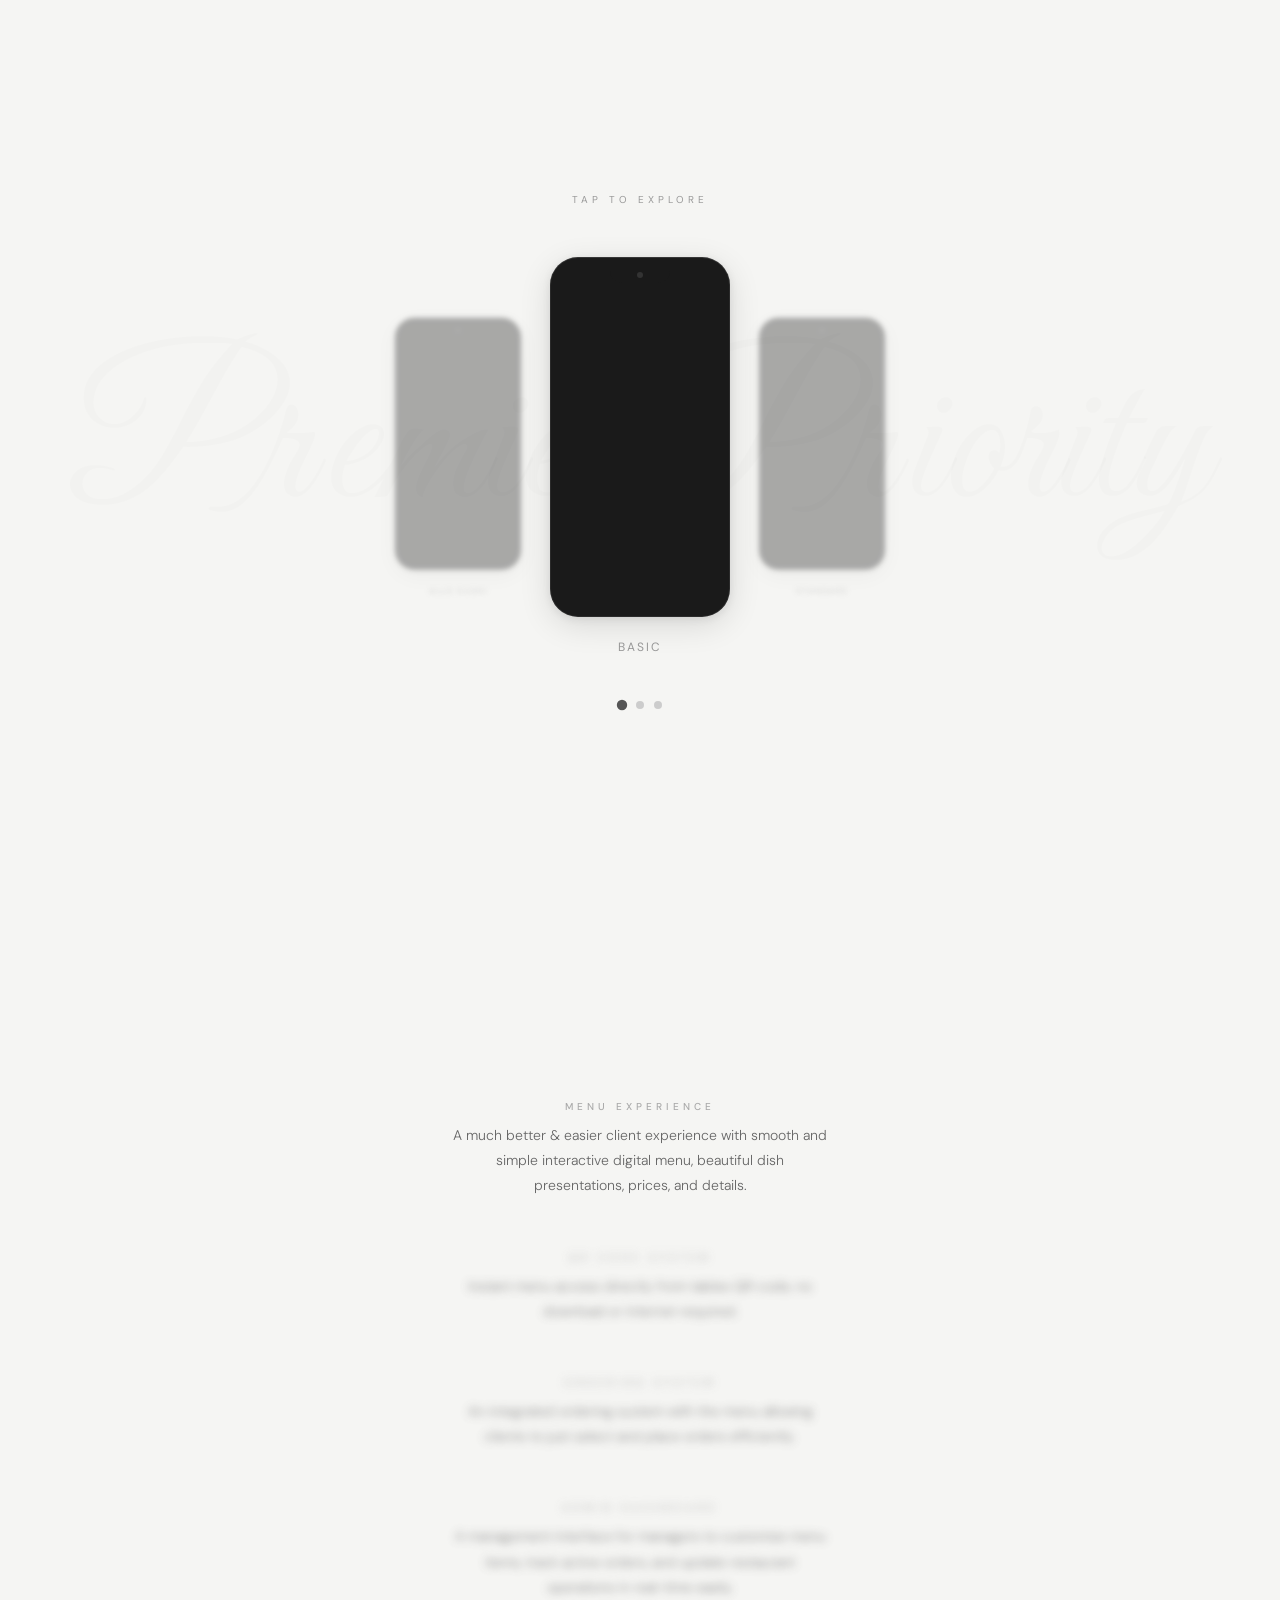
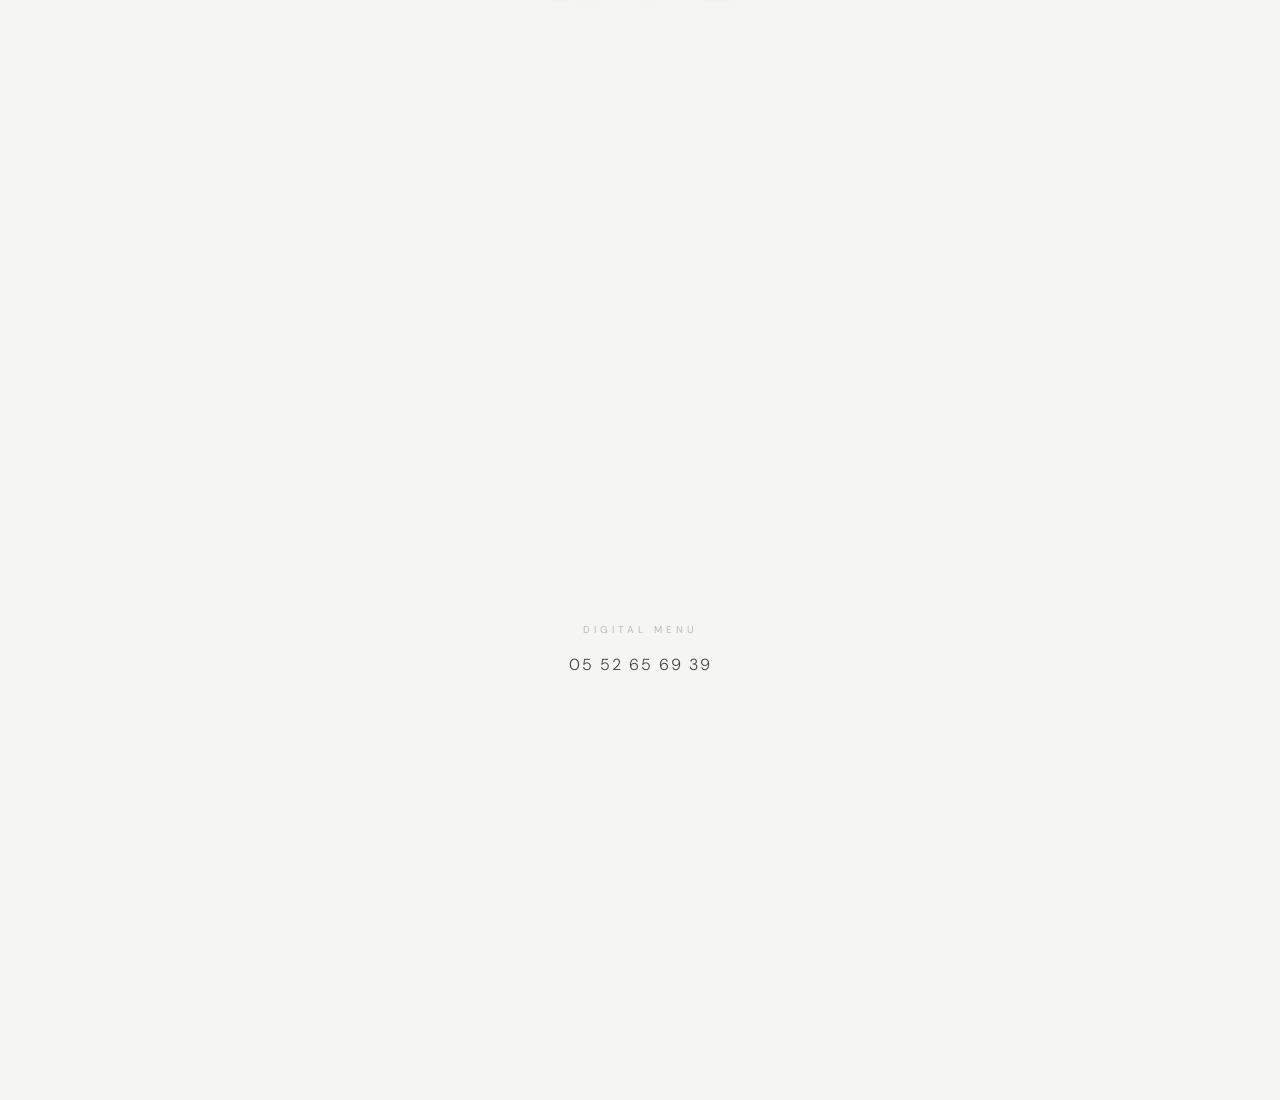
==== commit 7285a3d7: "Add files via upload" ====
--- a/index.html
+++ b/index.html
@@ -15,21 +15,21 @@
 <body>
 
     <div class="menus-preview">
-        <p id="ourWork">Our Work</p>
+        <p id="ourWork">Tap To Explore</p>
         <div class="preview-container">
             <a href="./Cookies.html" class="phone-preview">
                 <div class="phone-frame">
                     <div class="phone-notch"></div>
                     <video src="./cookie.mp4" autoplay loop muted playsinline></video>
                 </div>
-                <span class="preview-label">Menu de Base</span>
+                <span class="preview-label">Basic</span>
             </a>
             <a href="./pizza.html" class="phone-preview">
                 <div class="phone-frame">
                     <div class="phone-notch"></div>
                     <video src="./pizza.mp4" autoplay loop muted playsinline></video>
                 </div>
-                <span class="preview-label">Menu Standard</span>
+                <span class="preview-label">Standard</span>
             </a>
             <a href="./allo.html" class="phone-preview">
                 <div class="phone-frame">
@@ -230,6 +230,7 @@
 
         // Section 2 Blur & Reveal
         (function () {
+            const section2 = document.querySelector('.menus.section');
             const featureItems = Array.from(document.querySelectorAll('.main-type > div'));
             if (!featureItems.length) return;
 
@@ -274,7 +275,22 @@
             });
 
             setActiveItem(0);
-            startTimer();
+
+            // Use IntersectionObserver to start the timer only when Section 2 scrolls into view
+            if (section2 && 'IntersectionObserver' in window) {
+                const observer = new IntersectionObserver((entries) => {
+                    entries.forEach(entry => {
+                        if (entry.isIntersecting) {
+                            startTimer();
+                        } else {
+                            stopTimer();
+                        }
+                    });
+                }, { threshold: 0.5 });
+                observer.observe(section2);
+            } else {
+                startTimer();
+            }
         })();
     </script>
 </body>
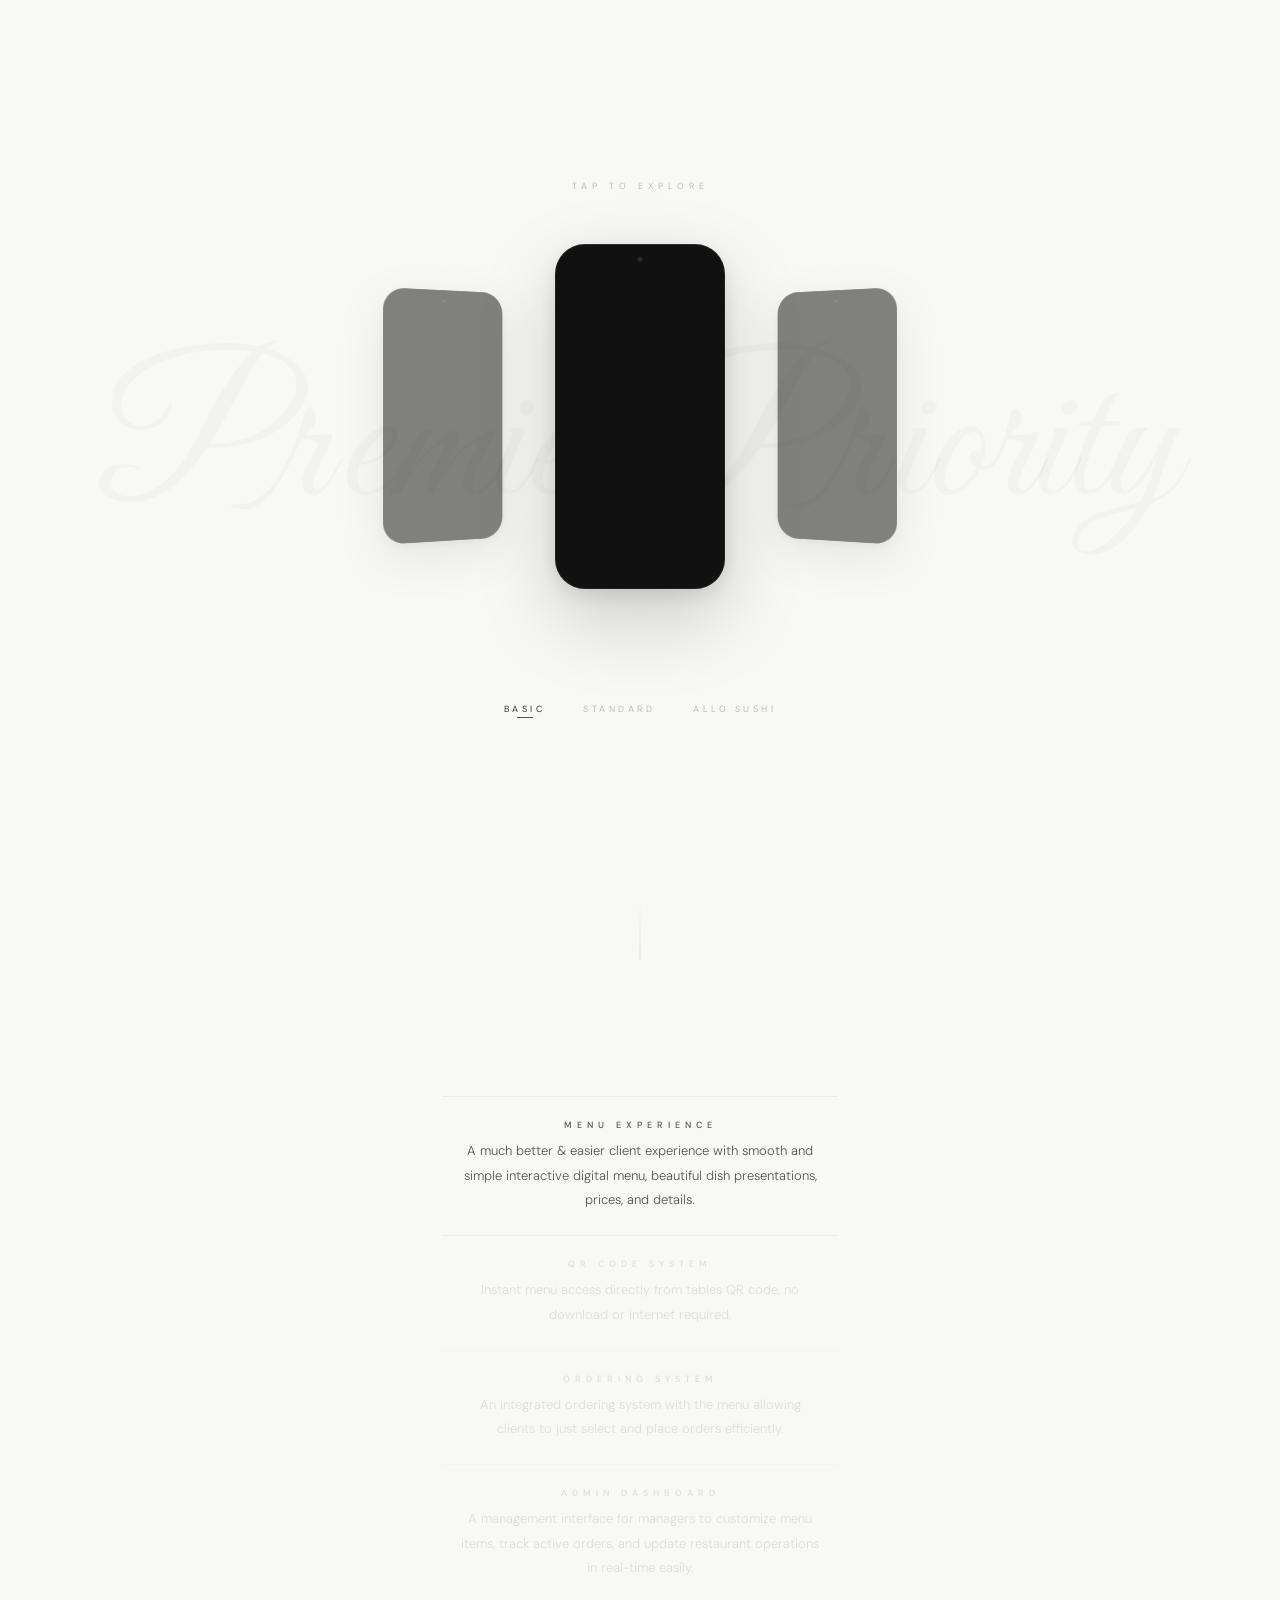
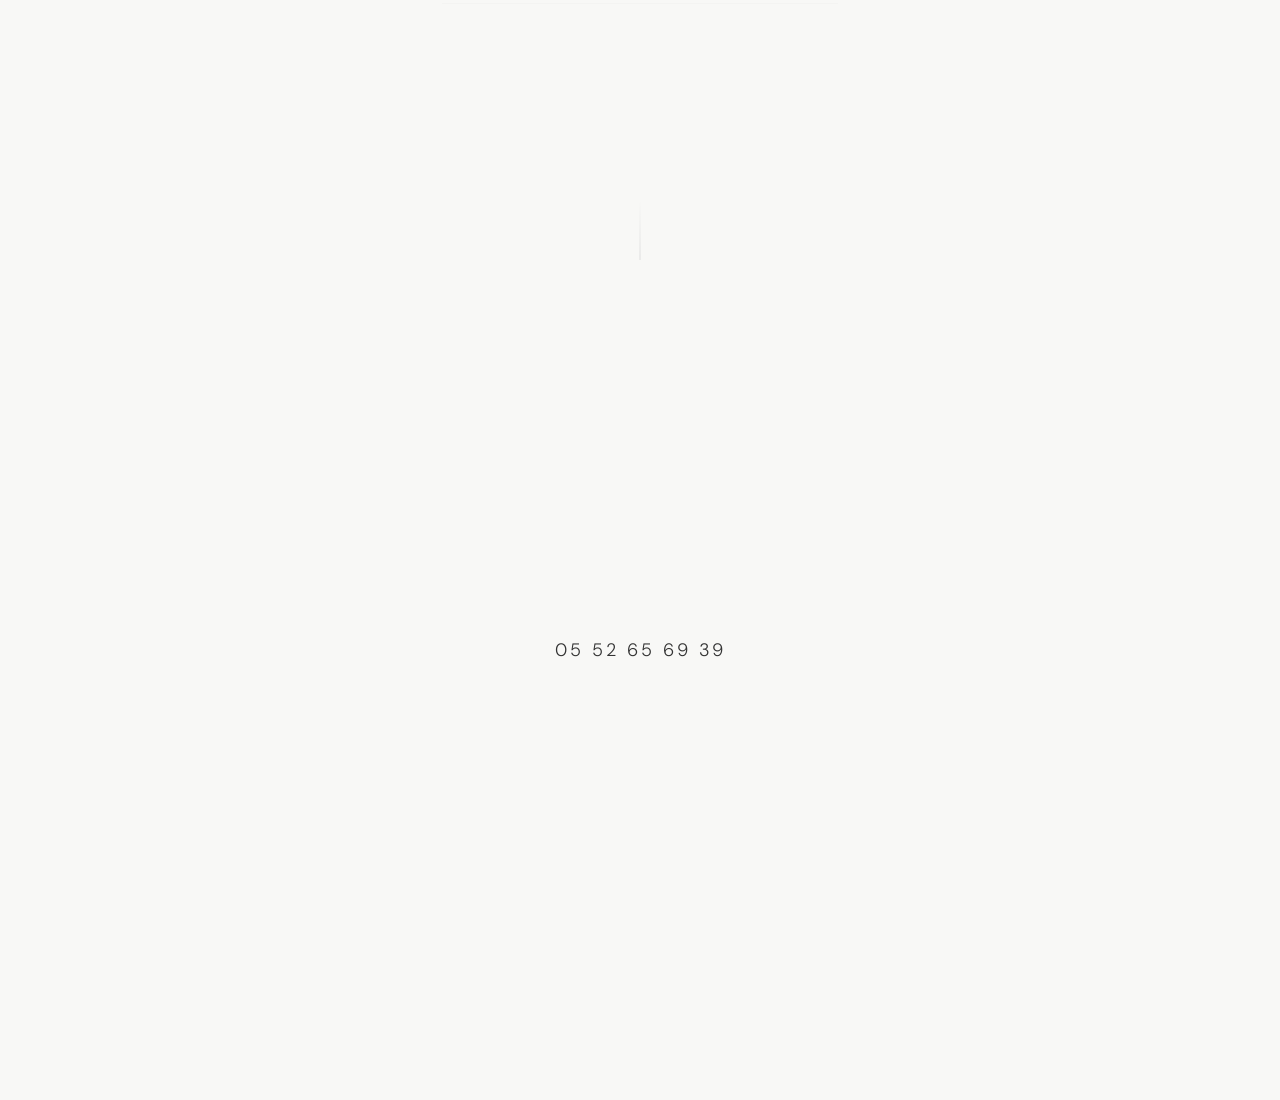
==== commit 5cab36a2: "Add files via upload" ====
--- a/index.html
+++ b/index.html
@@ -22,28 +22,25 @@
                     <div class="phone-notch"></div>
                     <video src="./cookie.mp4" autoplay loop muted playsinline></video>
                 </div>
-                <span class="preview-label">Basic</span>
             </a>
             <a href="./pizza.html" class="phone-preview">
                 <div class="phone-frame">
                     <div class="phone-notch"></div>
                     <video src="./pizza.mp4" autoplay loop muted playsinline></video>
                 </div>
-                <span class="preview-label">Standard</span>
             </a>
             <a href="./allo.html" class="phone-preview">
                 <div class="phone-frame">
                     <div class="phone-notch"></div>
                     <video src="./allo.mp4" autoplay loop muted playsinline></video>
                 </div>
-                <span class="preview-label">Allo Sushi</span>
             </a>
         </div>
-        <!-- Mobile carousel dots -->
-        <div class="carousel-dots">
-            <span class="dot active" data-index="0"></span>
-            <span class="dot" data-index="1"></span>
-            <span class="dot" data-index="2"></span>
+        <!-- Tab strip -->
+        <div class="preview-tabs">
+            <button class="preview-tab active" data-index="0">Basic</button>
+            <button class="preview-tab" data-index="1">Standard</button>
+            <button class="preview-tab" data-index="2">Allo Sushi</button>
         </div>
         <a href="./manage.html" style="display:none;">Management</a>
     </div>
@@ -79,153 +76,55 @@
     </div>
 
     <div class="contact">
-        <p data-i18n="theMenu">Digital Menu</p>
         <p>05 52 65 69 39</p>
     </div>
     <script>
         (function () {
-            const container = document.querySelector('.preview-container');
             const previews = Array.from(document.querySelectorAll('.phone-preview'));
-            const dots = document.querySelectorAll('.dot');
+            const tabs = Array.from(document.querySelectorAll('.preview-tab'));
             let current = 0;
-            let autoTimer;
-            let startX = 0;
-            const isMobile = () => window.innerWidth <= 768;
 
-            // Positions map for 3 items: [left, center, right]
-            const positions = ['left', 'center', 'right'];
+            // pos: 'center' | 'left' | 'right'
+            function setPos(el, pos) {
+                el.setAttribute('data-pos', pos);
+            }
 
             function goTo(index) {
-                current = ((index % previews.length) + previews.length) % previews.length;
-
-                // Adjust video playback rates: active = 1.0x, unhighlighted background = 0.7x (slower by 0.3)
+                current = index;
+                const n = previews.length;
+                // center = current, right = next, left = previous
                 previews.forEach((p, i) => {
                     const video = p.querySelector('video');
-                    if (video) {
-                        video.playbackRate = (i === current) ? 1.0 : 0.7;
+                    if (video) video.playbackRate = (i === current) ? 1.0 : 0.6;
+
+                    if (i === current) {
+                        setPos(p, 'center');
+                        p.style.pointerEvents = 'auto';
+                    } else if (i === (current + 1) % n) {
+                        setPos(p, 'right');
+                        p.style.pointerEvents = 'auto';
+                    } else {
+                        setPos(p, 'left');
+                        p.style.pointerEvents = 'auto';
                     }
                 });
 
-                if (!isMobile()) {
-                    // Desktop spotlight: assign left / center / right
-                    const order = [
-                        (current - 1 + previews.length) % previews.length, // left
-                        current,                                            // center
-                        (current + 1) % previews.length                     // right
-                    ];
-                    previews.forEach((p, i) => {
-                        const posIndex = order.indexOf(i);
-                        if (posIndex !== -1) {
-                            p.setAttribute('data-pos', positions[posIndex]);
-                        }
-                        // Clear inline mobile styles
-                        p.style.transform = '';
-                        p.style.opacity = '';
-                        p.style.pointerEvents = '';
-                        p.classList.remove('active');
-                    });
-                } else {
-                    // Mobile: center highlighted, left & right side items peeking
-                    const order = [
-                        (current - 1 + previews.length) % previews.length, // left
-                        current,                                            // center
-                        (current + 1) % previews.length                     // right
-                    ];
-                    previews.forEach((p, i) => {
-                        p.removeAttribute('data-pos');
-                        p.classList.toggle('active', i === current);
-                        const posIndex = order.indexOf(i);
-                        if (i === current) {
-                            p.style.transform = 'scale(1) translateX(0)';
-                            p.style.opacity = '1';
-                            p.style.filter = 'none';
-                            p.style.zIndex = '3';
-                            p.style.pointerEvents = 'auto';
-                        } else if (posIndex === 0) {
-                            p.style.transform = 'translateX(-120px) scale(0.3)';
-                            p.style.opacity = '0.45';
-                            p.style.filter = 'blur(4px)';
-                            p.style.zIndex = '1';
-                            p.style.pointerEvents = 'auto';
-                        } else if (posIndex === 2) {
-                            p.style.transform = 'translateX(120px) scale(0.3)';
-                            p.style.opacity = '0.45';
-                            p.style.filter = 'blur(4px)';
-                            p.style.zIndex = '1';
-                            p.style.pointerEvents = 'auto';
-                        } else {
-                            p.style.transform = 'scale(0.5) translateX(0)';
-                            p.style.opacity = '0';
-                            p.style.filter = 'blur(5px)';
-                            p.style.zIndex = '0';
-                            p.style.pointerEvents = 'none';
-                        }
-                    });
-                }
-                dots.forEach((d, i) => d.classList.toggle('active', i === current));
+                tabs.forEach((t, i) => t.classList.toggle('active', i === current));
             }
 
-            function startAuto() {
-                stopAuto();
-                autoTimer = setInterval(() => goTo(current + 1), isMobile() ? 4000 : 5000);
-            }
-
-            function stopAuto() {
-                clearInterval(autoTimer);
-            }
-
-            // Touch swipe (mobile)
-            container.addEventListener('touchstart', e => {
-                startX = e.touches[0].clientX;
-                stopAuto();
-            }, { passive: true });
-
-            container.addEventListener('touchend', e => {
-                const diff = startX - e.changedTouches[0].clientX;
-                if (Math.abs(diff) > 50) {
-                    goTo(current + (diff > 0 ? 1 : -1));
-                }
-                startAuto();
-            }, { passive: true });
-
-            // Click side phones to focus
+            // Click a wing phone → bring it center
             previews.forEach((p, i) => {
                 p.addEventListener('click', (e) => {
-                    if (isMobile()) {
-                        if (i !== current) {
-                            e.preventDefault();
-                            goTo(i);
-                            stopAuto();
-                            startAuto();
-                        }
-                    } else if (p.getAttribute('data-pos') !== 'center') {
-                        e.preventDefault();
-                        goTo(i);
-                        stopAuto();
-                        startAuto();
-                    }
+                    if (i !== current) { e.preventDefault(); goTo(i); }
                 });
             });
 
-            // Dot clicks
-            dots.forEach(dot => {
-                dot.addEventListener('click', () => {
-                    goTo(parseInt(dot.dataset.index));
-                    stopAuto();
-                    startAuto();
-                });
+            // Click a tab
+            tabs.forEach((t, i) => {
+                t.addEventListener('click', () => goTo(i));
             });
 
-            // Init
-            function init() {
-                goTo(0);
-                startAuto();
-            }
-
-            init();
-            window.addEventListener('resize', () => {
-                goTo(current);
-            });
+            goTo(0);
         })();
 
         // Section 2 Blur & Reveal
@@ -237,7 +136,7 @@
             let currentIndex = 0;
             let timer = null;
             let userHasClicked = false;
-            const CYCLE_TIME = 6000; // Auto-cycle delay in ms if user hasn't clicked
+            const CYCLE_TIME = 6000;
 
             function setActiveItem(index) {
                 currentIndex = index;
@@ -276,7 +175,6 @@
 
             setActiveItem(0);
 
-            // Use IntersectionObserver to start the timer only when Section 2 scrolls into view
             if (section2 && 'IntersectionObserver' in window) {
                 const observer = new IntersectionObserver((entries) => {
                     entries.forEach(entry => {
--- a/main-style.css
+++ b/main-style.css
@@ -4,7 +4,6 @@
 *::after {
     box-sizing: border-box;
     -webkit-tap-highlight-color: transparent;
-
 }
 
 *:focus {
@@ -19,12 +18,10 @@
 body {
     margin: 0;
     padding: 0;
-    background: #f5f5f3;
+    background: #f8f8f6;
     color: #1a1a1a;
     font-family: 'DM Sans', sans-serif;
 }
-
-
 
 /* ── Scroll sections ── */
 .menus-preview,
@@ -43,20 +40,17 @@
     justify-content: center;
     align-items: center;
     height: 100vh;
-    gap: 0;
     overflow: hidden;
 }
 
-/* Giant brand title as background */
+/* Faint brand watermark */
 .menus-preview::before {
     content: 'Premier Priority';
     position: absolute;
     font-family: 'Great Vibes', cursive;
-    font-size: clamp(60px, 16vw, 200px);
-    color: rgba(0, 0, 0, 0.01);
+    font-size: clamp(60px, 15vw, 190px);
+    color: rgba(0, 0, 0, 0.025);
     white-space: nowrap;
-    width: 100%;
-    text-align: center;
     top: 50%;
     left: 50%;
     transform: translate(-50%, -50%);
@@ -64,102 +58,113 @@
     user-select: none;
 }
 
+/* Eyebrow label */
 #ourWork {
-    font-size: 10px;
+    font-size: 9px;
     font-weight: 400;
-    letter-spacing: 4px;
+    letter-spacing: 5px;
     text-transform: uppercase;
-    color: #999;
-    margin: 0 0 40px 0;
-}
-
-/* Preview container — spotlight layout */
+    color: #bbb;
+    margin: 0 0 48px 0;
+    position: relative;
+    z-index: 1;
+}
+
+/* Preview container */
 .preview-container {
     display: flex;
     align-items: center;
     justify-content: center;
     position: relative;
-    width: 700px;
+    width: 100%;
+    max-width: 820px;
     height: 420px;
-}
-
-/* Individual phone preview link */
+    perspective: 1100px;
+    perspective-origin: 50% 38%;
+}
+
+/* Phone preview base — all anchored at center, moved only via transform */
 .phone-preview {
     text-decoration: none;
     display: flex;
     flex-direction: column;
     align-items: center;
-    gap: 16px;
-    position: absolute;
+    position: absolute;
+    top: 0;
+    /* Fixed anchor — movement is 100% transform-driven */
+    left: 50%;
     cursor: pointer;
-    transition: transform 0.7s cubic-bezier(0.22, 1, 0.36, 1),
-        opacity 0.5s ease,
-        filter 0.5s ease;
-}
-
-/* Default: side items — dimmed, small, pushed aside */
-.phone-preview {
-    transform: scale(0.7) translateX(0);
-    opacity: 0.35;
-    filter: blur(1px) grayscale(0.3);
-    z-index: 1;
-}
-
-/* Left side position */
-.phone-preview[data-pos="left"] {
-    transform: scale(0.7) translateX(-260px);
-    opacity: 0.35;
-    filter: blur(1px) grayscale(0.3);
-    z-index: 1;
-}
-
-/* Right side position */
-.phone-preview[data-pos="right"] {
-    transform: scale(0.7) translateX(260px);
-    opacity: 0.35;
-    filter: blur(1px) grayscale(0.3);
-    z-index: 1;
-}
-
-/* Center / Active */
+    will-change: transform, opacity, filter;
+    transition:
+        transform 0.72s cubic-bezier(0.22, 1, 0.36, 1),
+        opacity 0.55s ease,
+        filter 0.55s ease;
+}
+
+/* ── Center: flat, full-size ── */
 .phone-preview[data-pos="center"] {
-    transform: scale(1) translateX(0);
+    transform: translateX(-50%) translateZ(0px) rotateY(0deg) scale(1);
     opacity: 1;
     filter: none;
+    z-index: 5;
+}
+
+.phone-preview[data-pos="center"]:hover {
+    transform: translateX(-50%) translateZ(0px) rotateY(0deg) scale(1.015) translateY(-3px);
+}
+
+/* ── Left wing: angled inward — offset left from center anchor ── */
+.phone-preview[data-pos="left"] {
+    transform: translateX(calc(-50% - 210px)) translateZ(-80px) rotateY(28deg) scale(0.78);
+    opacity: 0.52;
+    filter: brightness(0.8) grayscale(0.12);
     z-index: 3;
 }
 
-.phone-preview[data-pos="center"]:hover {
-    transform: scale(1.03) translateX(0) translateY(-4px);
+/* ── Right wing: angled inward — offset right from center anchor ── */
+.phone-preview[data-pos="right"] {
+    transform: translateX(calc(-50% + 210px)) translateZ(-80px) rotateY(-28deg) scale(0.78);
+    opacity: 0.52;
+    filter: brightness(0.8) grayscale(0.12);
+    z-index: 3;
 }
 
 .phone-preview[data-pos="left"]:hover,
 .phone-preview[data-pos="right"]:hover {
-    opacity: 0.55;
-    filter: blur(0.5px) grayscale(0.1);
-}
+    opacity: 0.8;
+    filter: brightness(0.92) grayscale(0);
+}
+
 
 /* Phone frame */
 .phone-frame {
     position: relative;
-    width: 180px;
-    height: 360px;
-    background: #1a1a1a;
-    border-radius: 28px;
-    padding: 8px;
+    width: 170px;
+    height: 345px;
+    background: #111;
+    border-radius: 30px;
+    padding: 7px;
     box-shadow:
-        0 8px 32px rgba(0, 0, 0, 0.12),
-        0 2px 8px rgba(0, 0, 0, 0.08),
-        inset 0 1px 0 rgba(255, 255, 255, 0.05);
+        0 20px 60px rgba(0, 0, 0, 0.14),
+        0 4px 12px rgba(0, 0, 0, 0.08),
+        inset 0 1px 0 rgba(255, 255, 255, 0.06);
     overflow: hidden;
+    transition: box-shadow 0.35s ease;
+}
+
+.phone-preview[data-pos="center"] .phone-frame {
+    box-shadow:
+        0 30px 80px rgba(0, 0, 0, 0.18),
+        0 6px 20px rgba(0, 0, 0, 0.1),
+        inset 0 1px 0 rgba(255, 255, 255, 0.06);
 }
 
 .phone-frame::before {
     content: '';
     position: absolute;
     inset: 0;
-    border-radius: 28px;
-    border: 1px solid rgba(255, 255, 255, 0.08);
+    border-radius: 30px;
+    border: 1px solid rgba(255, 255, 255, 0.07);
     pointer-events: none;
     z-index: 2;
 }
@@ -167,81 +172,90 @@
 /* Notch */
 .phone-notch {
     position: absolute;
-    top: 8px;
+    top: 7px;
     left: 50%;
     transform: translateX(-50%);
-    width: 60px;
-    height: 18px;
-    background: #1a1a1a;
-    border-radius: 0 0 12px 12px;
+    width: 54px;
+    height: 16px;
+    background: #111;
+    border-radius: 0 0 10px 10px;
     z-index: 3;
 }
 
 .phone-notch::after {
     content: '';
     position: absolute;
-    top: 7px;
+    top: 6px;
     left: 50%;
     transform: translateX(-50%);
-    width: 6px;
-    height: 6px;
-    background: #333;
+    width: 5px;
+    height: 5px;
+    background: #2a2a2a;
     border-radius: 50%;
 }
 
-/* Video inside phone */
+/* Video */
 .phone-frame video {
     width: 100%;
     height: 100%;
     object-fit: cover;
-    border-radius: 20px;
+    border-radius: 23px;
     display: block;
 }
 
-/* Label under phone */
-.preview-label {
-    font-family: 'DM Sans', sans-serif;
-    font-size: 12px;
+/* Tab strip */
+.preview-tabs {
+    display: flex;
+    align-items: center;
+    gap: 6px;
+    margin-top: 32px;
+    position: relative;
+    z-index: 6;
+}
+
+.preview-tab {
+    font-family: 'DM Sans', sans-serif;
+    font-size: 9px;
     font-weight: 400;
-    letter-spacing: 2px;
+    letter-spacing: 3.5px;
     text-transform: uppercase;
-    color: #999;
-    transition: color 0.3s ease;
-}
-
-.phone-preview:hover .preview-label {
-    color: #444;
-}
-
-/* Carousel dots — visible on all screens */
-.carousel-dots {
-    display: flex;
-    gap: 10px;
-    margin-top: 32px;
-}
-
-.dot {
-    width: 8px;
-    height: 8px;
-    border-radius: 50%;
-    background: #ccc;
+    color: #bbb;
+    background: none;
+    border: none;
     cursor: pointer;
-    transition: all 0.3s ease;
-}
-
-.dot.active {
+    padding: 7px 16px;
+    border-radius: 999px;
+    transition: color 0.3s ease, background 0.3s ease;
+    position: relative;
+}
+
+.preview-tab::after {
+    content: '';
+    position: absolute;
+    bottom: 4px;
+    left: 50%;
+    transform: translateX(-50%) scaleX(0);
+    width: 16px;
+    height: 1px;
     background: #555;
-    transform: scale(1.3);
+    transition: transform 0.3s ease;
+}
+
+.preview-tab.active {
+    color: #333;
+}
+
+.preview-tab.active::after {
+    transform: translateX(-50%) scaleX(1);
 }
 
 a {
     font-family: 'DM Sans', sans-serif;
-    font-size: 15px;
+    font-size: 14px;
     font-weight: 300;
     text-decoration: none;
-    color: #888;
-    letter-spacing: 1.5px;
-    line-height: 2.4;
+    color: #999;
+    letter-spacing: 1px;
     transition: color 0.2s;
 }
 
@@ -261,66 +275,91 @@
     justify-content: center;
     align-items: center;
     overflow: hidden;
-}
-
+    background: #f8f8f6;
+}
+
+/* Subtle divider line at top */
+.menus::before {
+    content: '';
+    position: absolute;
+    top: 0;
+    left: 50%;
+    transform: translateX(-50%);
+    width: 1px;
+    height: 60px;
+    background: linear-gradient(to bottom, transparent, #ddd);
+}
 
 .main-type {
     display: flex;
     flex-direction: column;
     align-items: center;
-    gap: 36px;
+    gap: 0;
     width: 100%;
-    max-width: 520px;
-    padding: 0 24px;
+    max-width: 460px;
+    padding: 0 32px;
     position: relative;
     z-index: 1;
 }
 
+/* Each feature item */
 .main-type div {
     display: flex;
     flex-direction: column;
     align-items: center;
     cursor: pointer;
-    transition: filter 0.5s cubic-bezier(0.25, 1, 0.5, 1),
-        opacity 0.5s cubic-bezier(0.25, 1, 0.5, 1),
-        transform 0.4s cubic-bezier(0.25, 1, 0.5, 1);
-    filter: blur(5px);
-    opacity: .8;
+    padding: 22px 0;
+    width: 100%;
+    border-bottom: 1px solid #ebebeb;
+    transition: opacity 0.45s ease;
+    opacity: 0.28;
     user-select: none;
-    padding: 8px 12px;
-    border-radius: 12px;
+}
+
+.main-type div:first-child {
+    border-top: 1px solid #ebebeb;
 }
 
 .main-type div:hover:not(.active) {
-    opacity: 0.75;
-    filter: blur(5px);
+    opacity: 0.5;
 }
 
 .main-type div.active {
-    filter: blur(0);
     opacity: 1;
 }
 
+/* Feature heading */
 h1,
 h2 {
     font-family: 'DM Sans', sans-serif;
-    font-size: 10px;
+    font-size: 9px;
     font-weight: 500;
-    letter-spacing: 4px;
+    letter-spacing: 5px;
     text-transform: uppercase;
-    color: #aaa;
-    margin: 0 0 10px 0;
-}
-
+    color: #999;
+    margin: 0 0 8px 0;
+}
+
+.main-type div.active h1,
+.main-type div.active h2 {
+    color: #555;
+}
+
+/* Feature description */
 p {
     font-family: 'DM Sans', sans-serif;
-    font-size: 14px;
+    font-size: 13px;
     font-weight: 300;
-    color: #666;
+    color: #999;
     text-align: center;
-    line-height: 1.8;
+    line-height: 1.9;
     margin: 0;
-    max-width: 380px;
+    max-width: 360px;
+    transition: color 0.4s ease;
+}
+
+.main-type div.active p {
+    color: #555;
 }
 
 /* ════════════════════════════
@@ -333,8 +372,19 @@
     justify-content: center;
     align-items: center;
     height: 100vh;
-    gap: 12px;
+    gap: 10px;
     overflow: hidden;
+}
+
+.contact::before {
+    content: '';
+    position: absolute;
+    top: 0;
+    left: 50%;
+    transform: translateX(-50%);
+    width: 1px;
+    height: 60px;
+    background: linear-gradient(to bottom, transparent, #ddd);
 }
 
 .contact p {
@@ -345,18 +395,18 @@
 }
 
 .contact p:first-child {
-    font-size: 10px;
+    font-size: 9px;
     font-weight: 400;
-    letter-spacing: 4px;
+    letter-spacing: 5px;
     text-transform: uppercase;
-    color: #bbb;
+    color: #ccc;
 }
 
 .contact p:last-child {
-    font-size: 16px;
+    font-size: 18px;
     font-weight: 300;
-    letter-spacing: 2px;
-    color: #444;
+    letter-spacing: 3px;
+    color: #333;
 }
 
 /* ── Responsive ── */
@@ -370,48 +420,36 @@
         left: 50%;
     }
 
-    /* Carousel mode: stack previews */
     .preview-container {
-        position: relative;
-        width: 220px;
-        height: 420px;
-        gap: 0;
-    }
-
-    .phone-preview {
-        position: absolute;
-        top: 0;
-        left: 0;
-        width: 100%;
-        opacity: 0;
-        pointer-events: none;
-        filter: none;
-        transition: transform 0.6s cubic-bezier(0.22, 1, 0.36, 1),
-            opacity 0.5s ease,
-            filter 0.5s ease;
-    }
-
-    .phone-preview.active {
-        opacity: 1;
-        pointer-events: auto;
-        filter: none;
-    }
-
-    .phone-frame {
-        width: 200px;
-        height: 380px;
-    }
-
-    a {
-        font-size: 14px;
+        height: 400px;
+        perspective: 700px;
+    }
+
+    .phone-preview[data-pos="left"] {
+        transform: translateX(calc(-50% - 148px)) translateZ(-60px) rotateY(30deg) scale(0.5);
+    }
+
+    .phone-preview[data-pos="right"] {
+        transform: translateX(calc(-50% + 148px)) translateZ(-60px) rotateY(-30deg) scale(0.5);
+    }
+
+    .preview-tabs {
+        margin-top: 24px;
+        gap: 4px;
+    }
+
+    .preview-tab {
+        font-size: 8px;
+        padding: 6px 12px;
+        letter-spacing: 2.5px;
     }
 
     .main-type {
-        gap: 28px;
+        padding: 0 24px;
     }
 
     p {
-        font-size: 13px;
+        font-size: 12px;
     }
 
     .contact p:last-child {
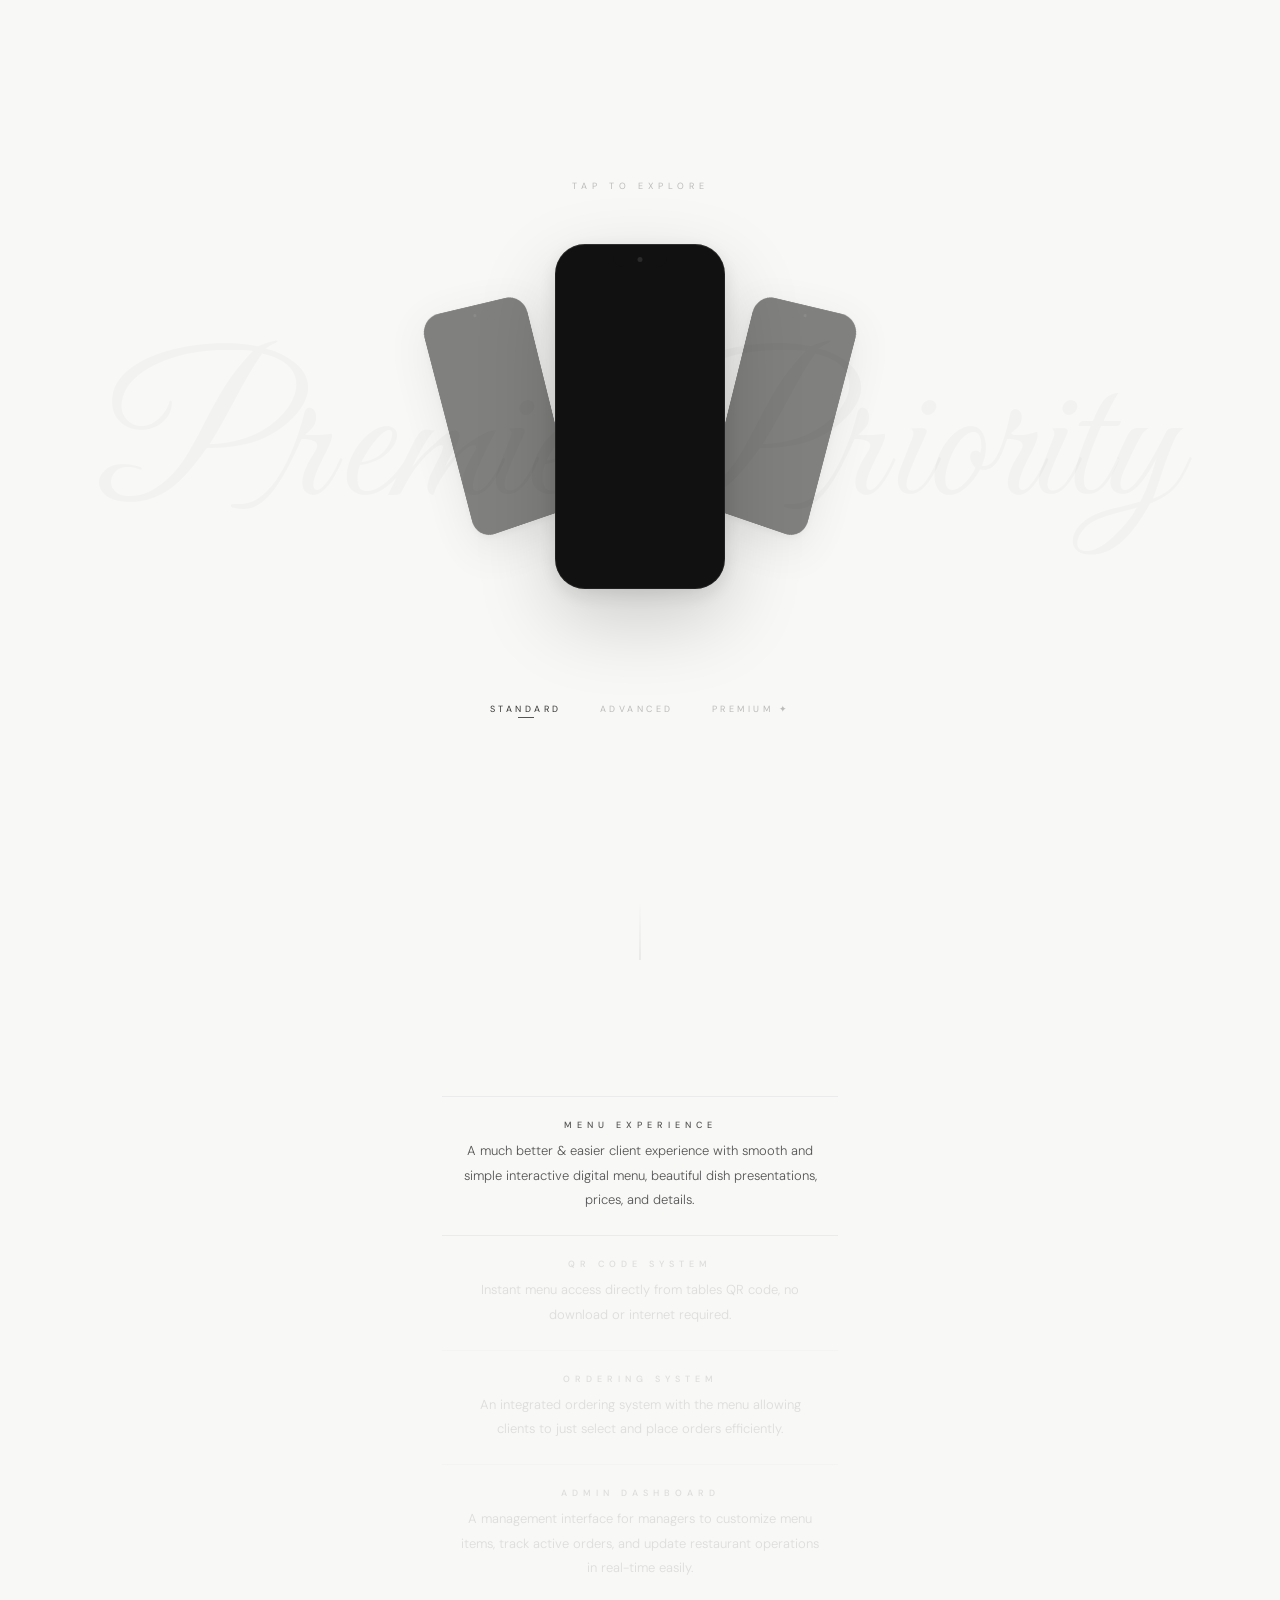
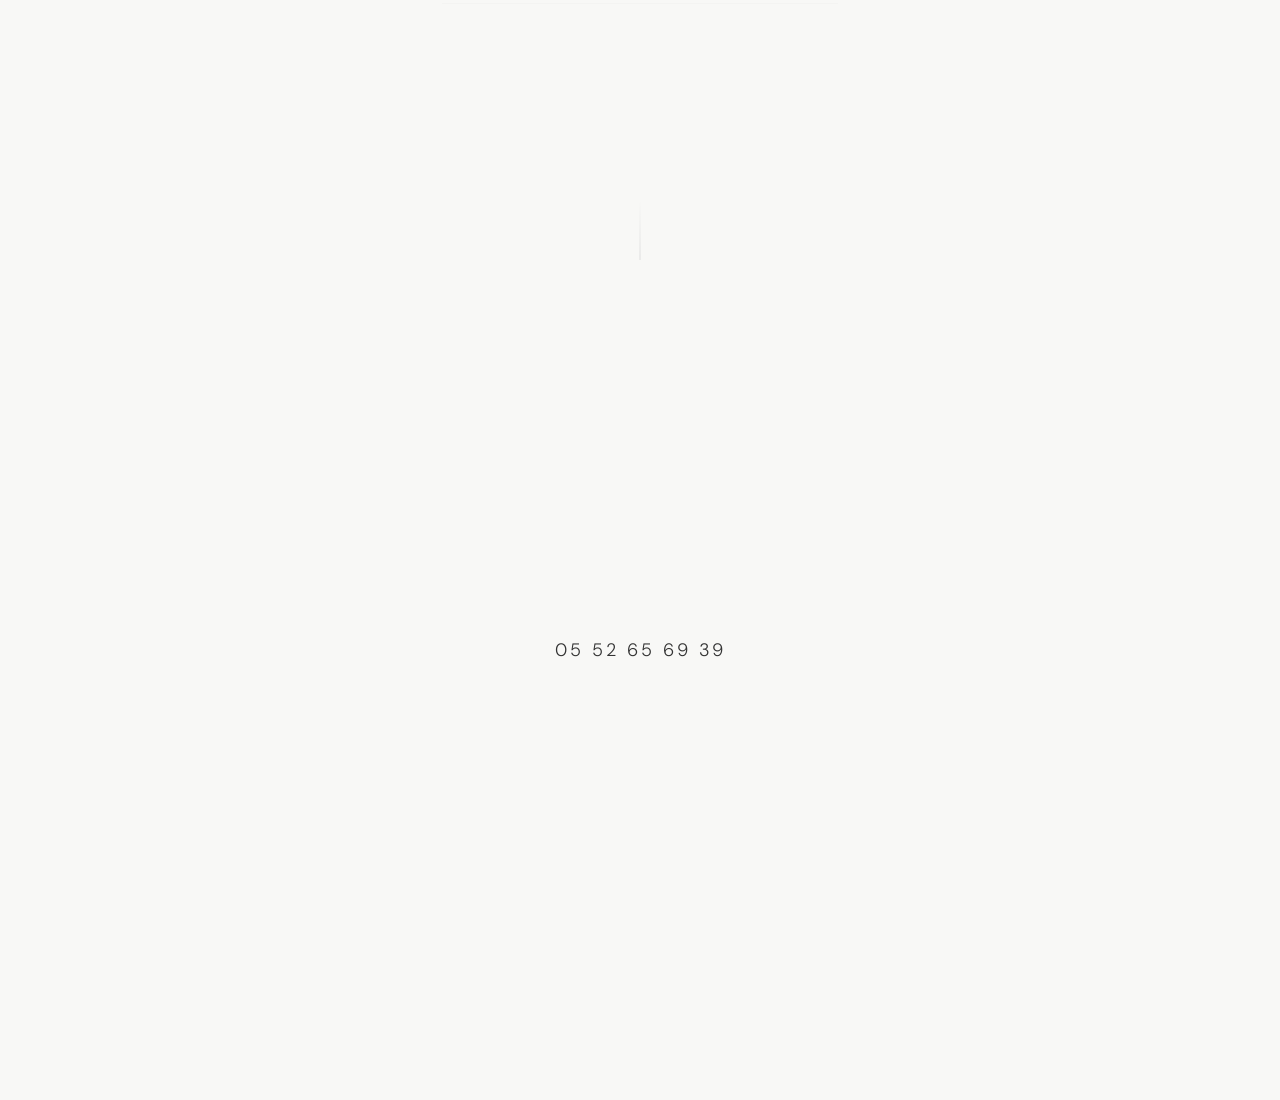
==== commit 9c7d897a: "Add files via upload" ====
--- a/index.html
+++ b/index.html
@@ -38,9 +38,9 @@
         </div>
         <!-- Tab strip -->
         <div class="preview-tabs">
-            <button class="preview-tab active" data-index="0">Basic</button>
-            <button class="preview-tab" data-index="1">Standard</button>
-            <button class="preview-tab" data-index="2">Allo Sushi</button>
+            <button class="preview-tab active" data-index="0">Standard</button>
+            <button class="preview-tab" data-index="1">Advanced</button>
+            <button class="preview-tab" data-index="2">Premium ✦</button>
         </div>
         <a href="./manage.html" style="display:none;">Management</a>
     </div>
--- a/main-style.css
+++ b/main-style.css
@@ -115,7 +115,7 @@
 
 /* ── Left wing: angled inward — offset left from center anchor ── */
 .phone-preview[data-pos="left"] {
-    transform: translateX(calc(-50% - 210px)) translateZ(-80px) rotateY(28deg) scale(0.78);
+    transform: translateX(calc(-50% - 150px)) translateZ(-80px) rotateY(28deg) rotate(-15deg) scale(0.7);
     opacity: 0.52;
     filter: brightness(0.8) grayscale(0.12);
     z-index: 3;
@@ -123,18 +123,11 @@
 
 /* ── Right wing: angled inward — offset right from center anchor ── */
 .phone-preview[data-pos="right"] {
-    transform: translateX(calc(-50% + 210px)) translateZ(-80px) rotateY(-28deg) scale(0.78);
+    transform: translateX(calc(-50% + 150px)) translateZ(-80px) rotateY(-28deg) rotate(15deg) scale(0.7);
     opacity: 0.52;
     filter: brightness(0.8) grayscale(0.12);
     z-index: 3;
 }
-
-.phone-preview[data-pos="left"]:hover,
-.phone-preview[data-pos="right"]:hover {
-    opacity: 0.8;
-    filter: brightness(0.92) grayscale(0);
-}
-
 
 /* Phone frame */
 .phone-frame {
@@ -206,6 +199,7 @@
 /* Tab strip */
 .preview-tabs {
     display: flex;
+    justify-content: space-between;
     align-items: center;
     gap: 6px;
     margin-top: 32px;
@@ -392,10 +386,11 @@
     color: #333;
     text-align: center;
     margin: 0;
+    font-size:10px;
 }
 
 .contact p:first-child {
-    font-size: 9px;
+    font-size: 18px;
     font-weight: 400;
     letter-spacing: 5px;
     text-transform: uppercase;
@@ -426,11 +421,11 @@
     }
 
     .phone-preview[data-pos="left"] {
-        transform: translateX(calc(-50% - 148px)) translateZ(-60px) rotateY(30deg) scale(0.5);
+        transform: translateX(calc(-50% - 120px)) translateZ(-60px) rotateY(30deg) rotate(-15deg) scale(0.5);
     }
 
     .phone-preview[data-pos="right"] {
-        transform: translateX(calc(-50% + 148px)) translateZ(-60px) rotateY(-30deg) scale(0.5);
+        transform: translateX(calc(-50% + 120px)) translateZ(-60px) rotateY(-30deg) rotate(15deg) scale(0.5);
     }
 
     .preview-tabs {
@@ -453,6 +448,6 @@
     }
 
     .contact p:last-child {
-        font-size: 20px;
+        font-size: 12px;
     }
 }
